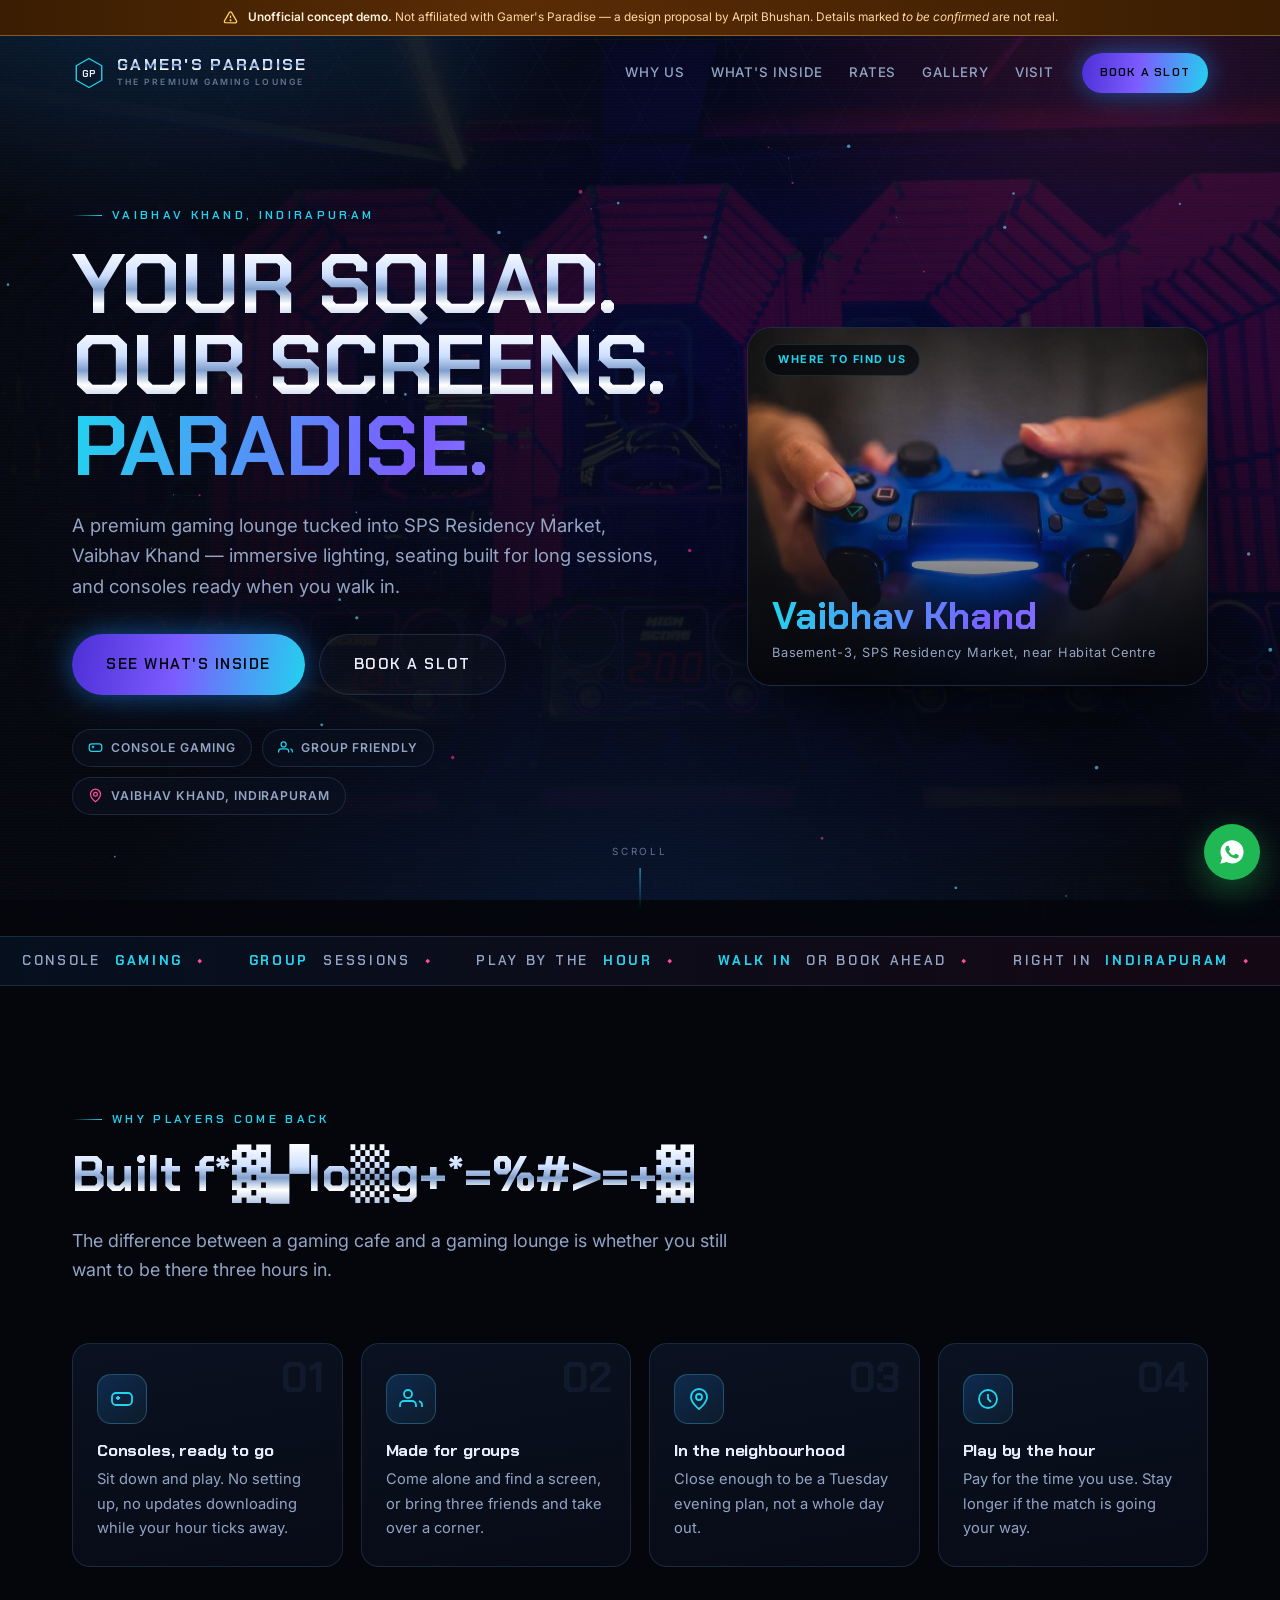
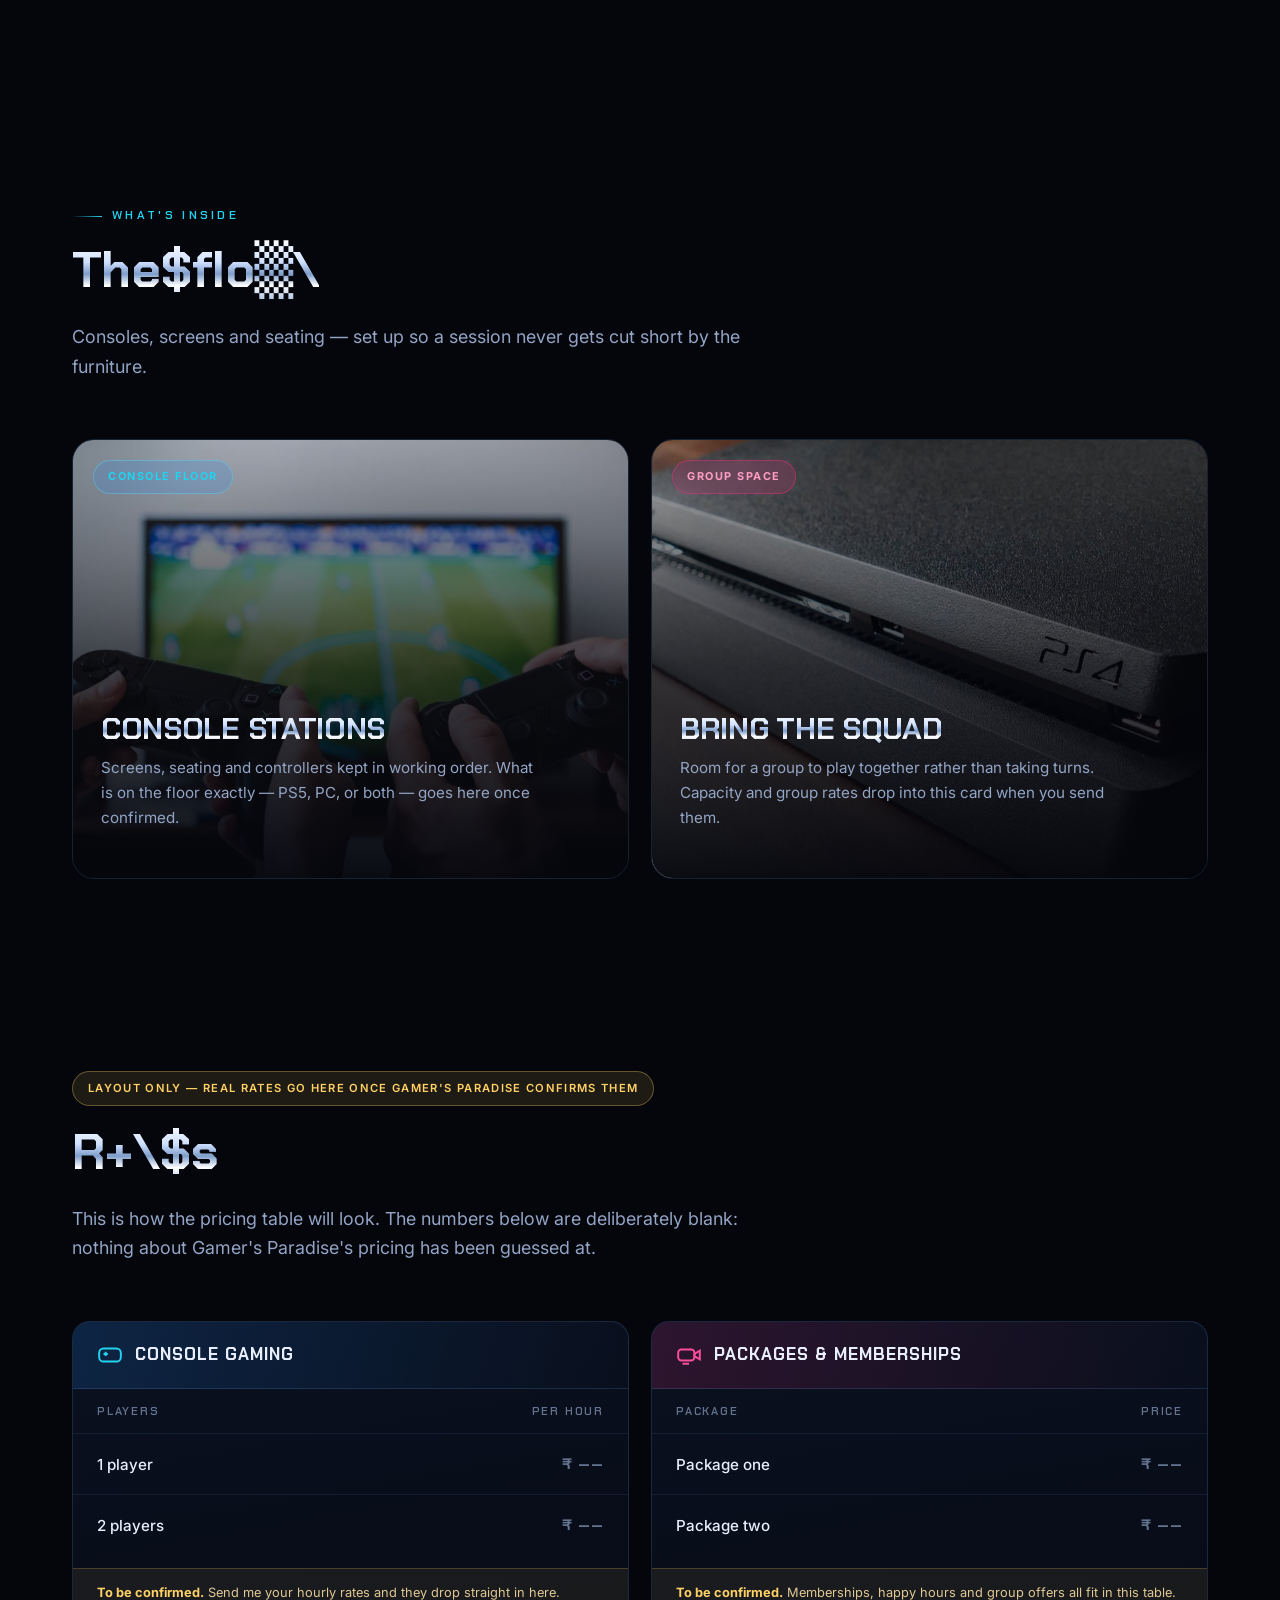
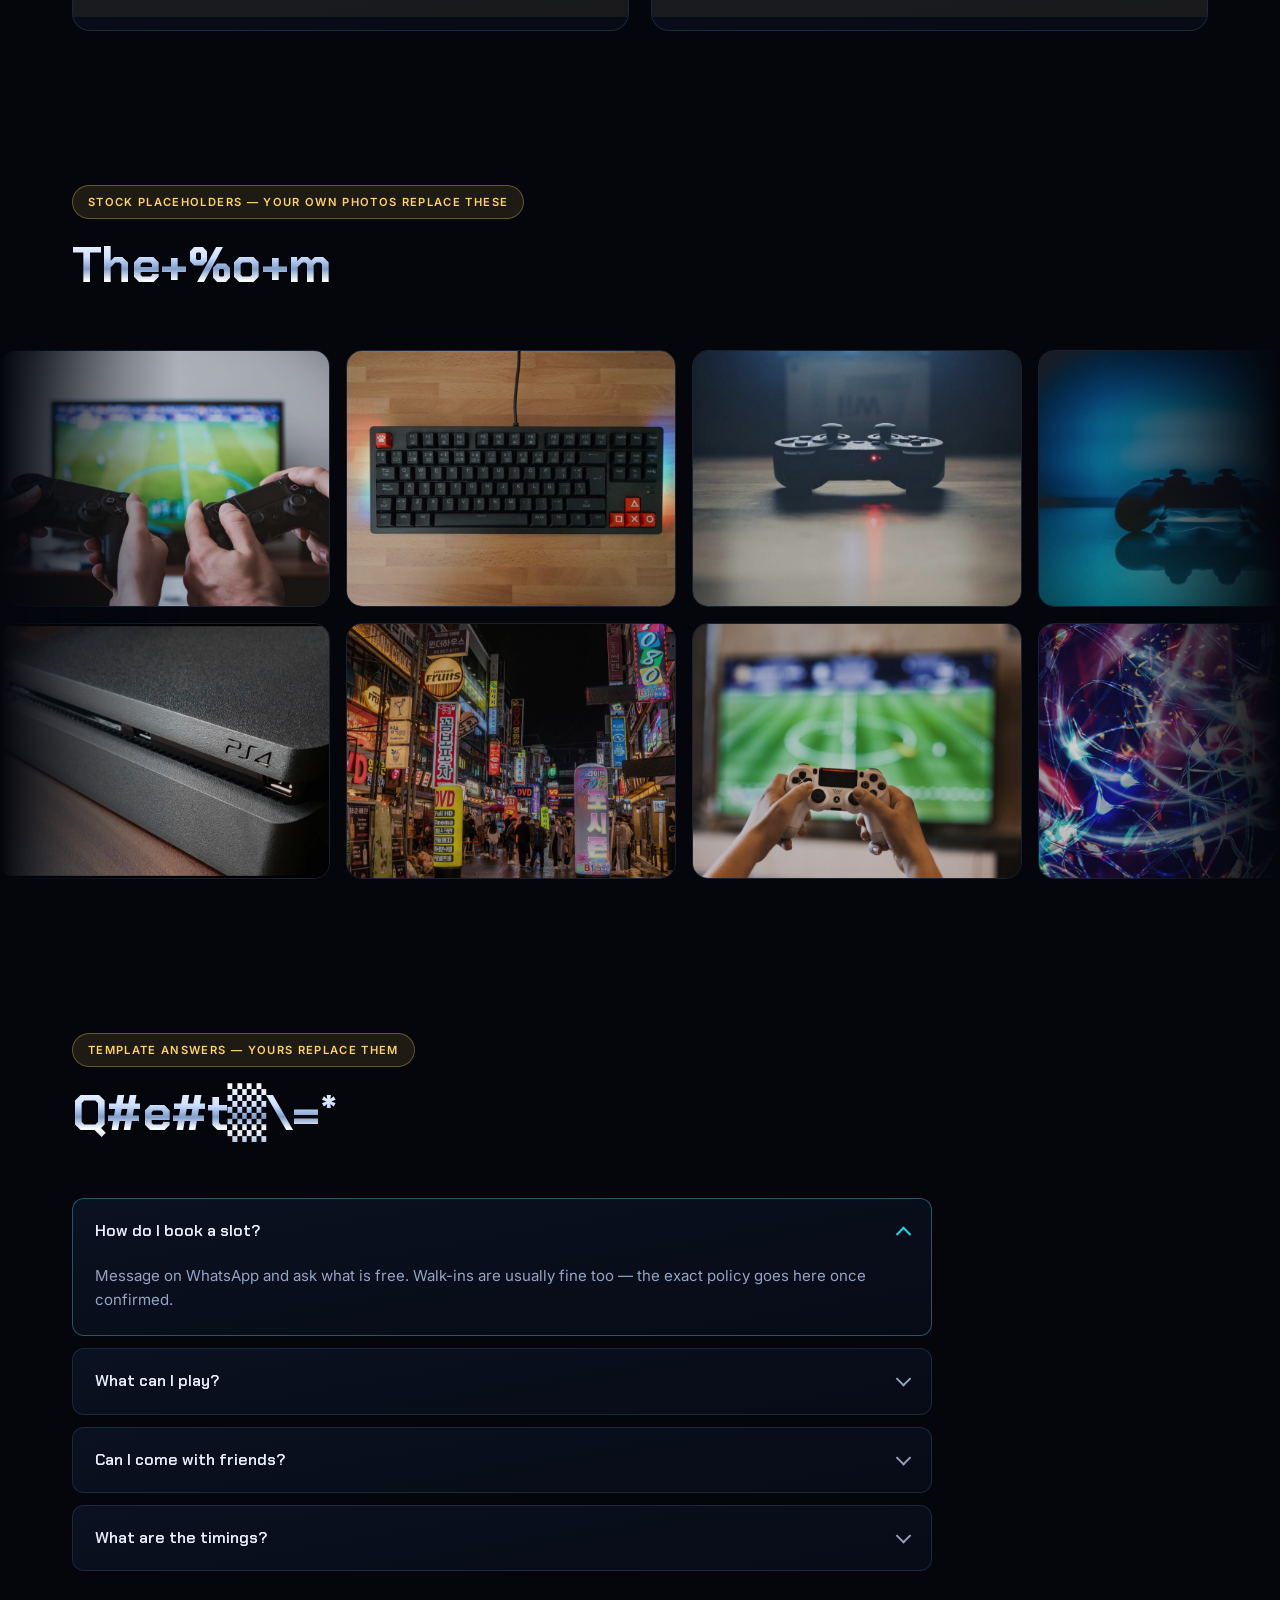
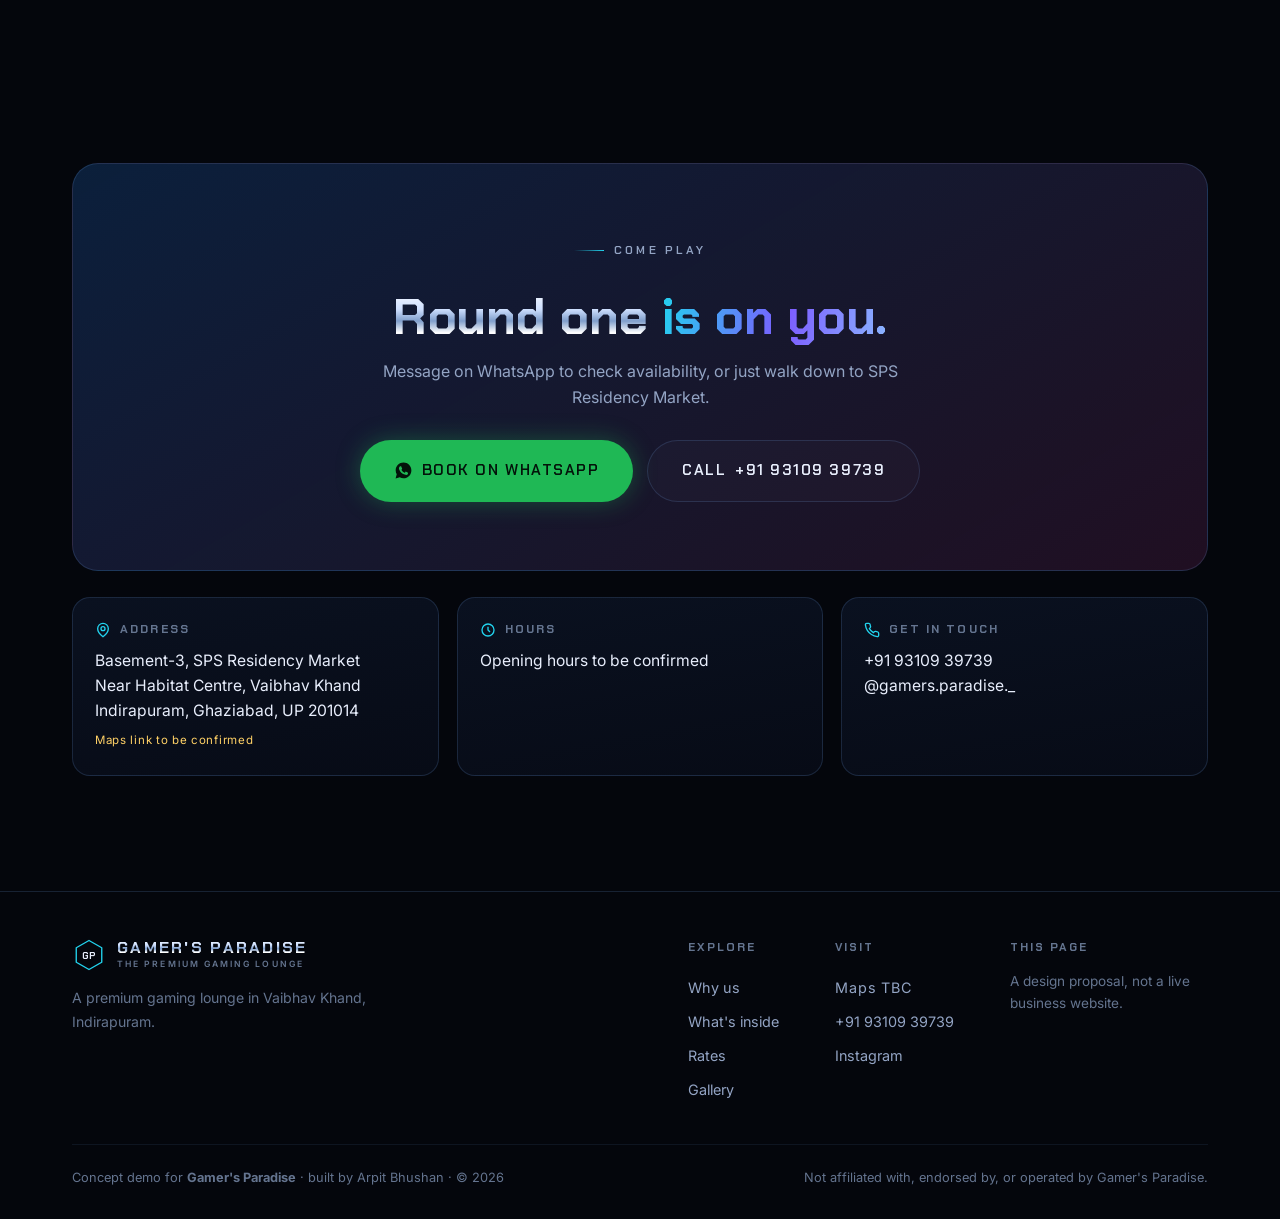
==== gamers-paradise/index.html @ 67492dac "Landing page and three gaming-lounge concept demos The root is a contact page. Each demo lives on it" ====
<!doctype html>
<html lang="en">
<head>
<meta charset="utf-8">
<meta name="viewport" content="width=device-width, initial-scale=1, viewport-fit=cover">
<title>Gamer's Paradise — The Premium Gaming Lounge | Concept demo</title>
<meta name="description" content="Unofficial concept website demo for Gamer's Paradise, Vaibhav Khand, Indirapuram. Built as a design proposal.">
<!-- Concept demo, not the official site: must never be indexed. -->
<meta name="robots" content="noindex, nofollow">
<meta name="theme-color" content="#04060c">
<link rel="preconnect" href="https://fonts.googleapis.com">
<link rel="preconnect" href="https://fonts.gstatic.com" crossorigin>
<link href="https://fonts.googleapis.com/css2?family=Chakra+Petch:wght@500;600;700&family=Inter:wght@400;500;600&display=swap" rel="stylesheet">
<link rel="stylesheet" href="assets/style.css">
<style>:root{--blue:#7c5cff;--blue-deep:#4c2fd6;--cyan:#22d3ee;--magenta:#ff4d9d;--magenta-deep:#c2185b;}</style>
</head>
<body class="has-demo-bar">

<!-- ======================= Demo disclosure ======================= -->
<div class="demo-bar" role="note">
  <svg viewBox="0 0 24 24" fill="none" stroke="currentColor" stroke-width="2" aria-hidden="true"><path d="M12 9v4"/><circle cx="12" cy="16.5" r=".7" fill="currentColor"/><path d="M10.3 3.9 2.4 17.4A2 2 0 0 0 4.1 20.4h15.8a2 2 0 0 0 1.7-3L13.7 3.9a2 2 0 0 0-3.4 0Z"/></svg>
  <span><b>Unofficial concept demo.</b> Not affiliated with Gamer's Paradise — a design proposal by Arpit Bhushan. Details marked <i>to be confirmed</i> are not real.</span>
</div>

<div class="preloader" role="status" aria-label="Loading">
  <div class="preloader__inner">
    <svg class="preloader__logo" viewBox="0 0 48 48" fill="none" aria-hidden="true">
      <path d="M24 3.5 42 13.8v20.4L24 44.5 6 34.2V13.8L24 3.5Z" stroke="var(--cyan)" stroke-width="1.6" stroke-linejoin="round"/>
      <text x="24" y="29.5" text-anchor="middle" font-family="Chakra Petch, sans-serif" font-size="13" font-weight="700" fill="#e8eefc">GP</text>
    </svg>
    <div class="preloader__word">Gamer's Paradise</div>
    <div class="preloader__bar"><i></i></div>
  </div>
</div>

<div class="fx" aria-hidden="true">
  <div class="fx__aurora"></div><div class="fx__hex"></div><div class="fx__scan"></div><div class="fx__noise"></div>
</div>
<canvas id="particles" aria-hidden="true"></canvas>
<div class="cursor" aria-hidden="true"></div>
<div class="cursor-ring" aria-hidden="true"></div>
<div class="progress" aria-hidden="true"></div>

<!-- ======================= Nav ======================= -->
<header class="nav">
  <div class="wrap nav__inner">
    <a class="nav__logo" href="#home" aria-label="Gamer's Paradise home">
      <svg viewBox="0 0 48 48" fill="none" aria-hidden="true">
        <path d="M24 3.5 42 13.8v20.4L24 44.5 6 34.2V13.8L24 3.5Z" stroke="var(--cyan)" stroke-width="1.9" stroke-linejoin="round"/>
        <text x="24" y="29.5" text-anchor="middle" font-family="Chakra Petch, sans-serif" font-size="13" font-weight="700" fill="#e8eefc">GP</text>
      </svg>
      <span><b class="chrome">Gamer's Paradise</b><span>The Premium Gaming Lounge</span></span>
    </a>
    <nav class="nav__links" aria-label="Main">
      <a href="#why">Why us</a><a href="#zones">What's inside</a><a href="#rates">Rates</a>
      <a href="#gallery">Gallery</a><a href="#visit">Visit</a>
    </nav>
    <a class="btn btn--primary btn--sm nav__cta" data-magnetic data-wa="Hi Gamer's Paradise! I'd like to book a slot." data-tbc=""><span class="shine"></span>Book a slot</a>
    <button class="burger" aria-label="Menu" aria-expanded="false"><i></i><i></i><i></i></button>
  </div>
</header>

<div class="mobile-menu">
  <a href="#why">Why us</a><a href="#zones">What's inside</a><a href="#rates">Rates</a>
  <a href="#gallery">Gallery</a><a href="#visit">Visit</a>
  <a class="btn btn--primary btn--lg" style="margin-top:22px" data-wa="Hi Gamer's Paradise! I'd like to book a slot." data-tbc=""><span class="shine"></span>Book a slot</a>
</div>

<main id="home">

<!-- ======================= Hero ======================= -->
<section class="hero">
  <div class="hero__bg" style="background-image:url('images/gamers-paradise/hero.jpg')" aria-hidden="true"></div>
  <div class="hero__veil" aria-hidden="true"></div>
  <div class="wrap hero__grid">
    <div>
      <p class="eyebrow">Vaibhav Khand, Indirapuram</p>
      <h1>
        <span class="line"><span class="chrome">Your squad.</span></span>
        <span class="line"><span class="chrome">Our screens.</span></span>
        <span class="line"><span class="grad-blue">Paradise.</span></span>
      </h1>
      <p class="hero__sub">A premium gaming lounge tucked into SPS Residency Market, Vaibhav Khand — immersive lighting, seating built for long sessions, and consoles ready when you walk in.</p>
      <div class="hero__actions">
        <a class="btn btn--primary btn--lg" data-magnetic href="#zones"><span class="shine"></span>See what's inside</a>
        <a class="btn btn--ghost btn--lg" data-wa="Hi Gamer's Paradise! I'd like to book a slot." data-tbc="Contact to be confirmed">Book a slot</a>
      </div>
      <div class="hero__pills"><span class="pill"><svg viewBox="0 0 24 24" fill="none" stroke="currentColor" stroke-width="2"><path d="M6 11h4M8 9v4M15 12h.01M18 10h.01"/><rect x="2" y="6" width="20" height="12" rx="4"/></svg>Console gaming</span><span class="pill"><svg viewBox="0 0 24 24" fill="none" stroke="currentColor" stroke-width="2"><path d="M17 20v-2a4 4 0 0 0-4-4H5a4 4 0 0 0-4 4v2"/><circle cx="9" cy="7" r="4"/><path d="M23 20v-2a4 4 0 0 0-3-3.87"/></svg>Group friendly</span><span class="pill pill--pink"><svg viewBox="0 0 24 24" fill="none" stroke="currentColor" stroke-width="2"><path d="M20 10c0 6-8 12-8 12s-8-6-8-12a8 8 0 0 1 16 0Z"/><circle cx="12" cy="10" r="3"/></svg>Vaibhav Khand, Indirapuram</span></div>
    </div>
    <figure class="hero__card" data-tilt="10" style="margin:0">
      <span class="hero__card-tag">Where to find us</span>
      <img src="images/gamers-paradise/feature.jpg" alt="Console gaming in a neon-lit lounge" loading="eager">
      <figcaption class="hero__card-body">
        <div class="price grad-blue">Vaibhav Khand</div>
        <small>Basement-3, SPS Residency Market, near Habitat Centre</small>
      </figcaption>
    </figure>
  </div>
  <div class="scroll-cue" aria-hidden="true"><span>Scroll</span><i></i></div>
</section>

<div class="ticker" aria-hidden="true"><div class="ticker__track"><span>Console <b>gaming</b></span><span><b>Group</b> sessions</span><span>Play by the <b>hour</b></span><span><b>Walk in</b> or book ahead</span><span>Right in <b>Indirapuram</b></span><span>Console <b>gaming</b></span><span><b>Group</b> sessions</span><span>Play by the <b>hour</b></span><span><b>Walk in</b> or book ahead</span><span>Right in <b>Indirapuram</b></span></div></div>

<!-- ======================= Why ======================= -->
<section class="section" id="why">
  <div class="wrap">
    <header class="section-head" data-reveal>
      <p class="eyebrow">Why players come back</p>
      <h2><span class="chrome" data-scramble>Built for long sessions</span></h2>
      <p class="lede">The difference between a gaming cafe and a gaming lounge is whether you still want to be there three hours in.</p>
    </header>
    <div class="value-grid"><article class="value" data-reveal data-delay="0"><span class="value__n">01</span><div class="value__icon"><svg viewBox="0 0 24 24" fill="none" stroke="currentColor" stroke-width="1.8"><path d="M6 11h4M8 9v4M15 12h.01M18 10h.01"/><rect x="2" y="6" width="20" height="12" rx="4"/></svg></div><h3>Consoles, ready to go</h3><p>Sit down and play. No setting up, no updates downloading while your hour ticks away.</p></article>
<article class="value" data-reveal data-delay="90"><span class="value__n">02</span><div class="value__icon"><svg viewBox="0 0 24 24" fill="none" stroke="currentColor" stroke-width="1.8"><path d="M17 20v-2a4 4 0 0 0-4-4H5a4 4 0 0 0-4 4v2"/><circle cx="9" cy="7" r="4"/><path d="M23 20v-2a4 4 0 0 0-3-3.87"/></svg></div><h3>Made for groups</h3><p>Come alone and find a screen, or bring three friends and take over a corner.</p></article>
<article class="value" data-reveal data-delay="180"><span class="value__n">03</span><div class="value__icon"><svg viewBox="0 0 24 24" fill="none" stroke="currentColor" stroke-width="1.8"><path d="M20 10c0 6-8 12-8 12s-8-6-8-12a8 8 0 0 1 16 0Z"/><circle cx="12" cy="10" r="3"/></svg></div><h3>In the neighbourhood</h3><p>Close enough to be a Tuesday evening plan, not a whole day out.</p></article>
<article class="value" data-reveal data-delay="270"><span class="value__n">04</span><div class="value__icon"><svg viewBox="0 0 24 24" fill="none" stroke="currentColor" stroke-width="1.8"><circle cx="12" cy="12" r="9"/><path d="M12 7v5l3 3"/></svg></div><h3>Play by the hour</h3><p>Pay for the time you use. Stay longer if the match is going your way.</p></article></div>
  </div>
</section>

<!-- ======================= Zones ======================= -->
<section class="section" id="zones">
  <div class="wrap">
    <header class="section-head" data-reveal>
      <p class="eyebrow">What's inside</p>
      <h2><span class="chrome" data-scramble>The floor</span></h2>
      <p class="lede">Consoles, screens and seating — set up so a session never gets cut short by the furniture.</p>
    </header>
    <div class="zones"><article class="zone zone--blue" data-reveal="left"><span class="zone__badge">Console floor</span><div class="zone__img"><img src="images/gamers-paradise/g1.jpg" alt="Console gaming station" loading="lazy"></div><div class="zone__body"><h3 class="chrome">Console stations</h3><p>Screens, seating and controllers kept in working order. What is on the floor exactly — PS5, PC, or both — goes here once confirmed.</p></div></article><article class="zone zone--pink" data-reveal="right"><span class="zone__badge">Group space</span><div class="zone__img"><img src="images/gamers-paradise/g5.jpg" alt="Group gaming seating" loading="lazy"></div><div class="zone__body"><h3 class="chrome">Bring the squad</h3><p>Room for a group to play together rather than taking turns. Capacity and group rates drop into this card when you send them.</p></div></article></div>
  </div>
</section>

<!-- ======================= Rates ======================= -->
<section class="section section--tight" id="rates">
  <div class="wrap">
    <header class="section-head" data-reveal>
      <span class="sample-ribbon">Layout only — real rates go here once Gamer's Paradise confirms them</span>
      <h2><span class="chrome" data-scramble>Rates</span></h2>
      <p class="lede">This is how the pricing table will look. The numbers below are deliberately blank: nothing about Gamer's Paradise's pricing has been guessed at.</p>
    </header>
    <div class="rate-tables">
      <div class="rt rt--blue rt--ph" data-reveal="left">
        <div class="rt__head">
          <svg viewBox="0 0 24 24" fill="none" stroke="currentColor" stroke-width="1.8"><rect x="2" y="6" width="20" height="12" rx="4"/><path d="M6 11h4M8 9v4M16 11h.01M19 13h.01"/></svg>
          <h3>Console gaming</h3>
        </div>
        <table>
          <thead><tr><th scope="col">Players</th><th scope="col" style="text-align:right">Per hour</th></tr></thead>
          <tbody>
            <tr><td><span class="players">1 player</span></td><td style="text-align:right"><span class="rate-ph">₹ ——</span></td></tr>
            <tr><td><span class="players">2 players</span></td><td style="text-align:right"><span class="rate-ph">₹ ——</span></td></tr>
          </tbody>
        </table>
        <p class="rt__ph-note"><b>To be confirmed.</b> Send me your hourly rates and they drop straight in here.</p>
      </div>
      <div class="rt rt--pink rt--ph" data-reveal="right">
        <div class="rt__head">
          <svg viewBox="0 0 24 24" fill="none" stroke="currentColor" stroke-width="1.8"><rect x="2" y="7" width="15" height="10" rx="3"/><path d="M17 11l5-3v8l-5-3zM6 20h6"/></svg>
          <h3>Packages &amp; memberships</h3>
        </div>
        <table>
          <thead><tr><th scope="col">Package</th><th scope="col" style="text-align:right">Price</th></tr></thead>
          <tbody>
            <tr><td><span class="players">Package one</span></td><td style="text-align:right"><span class="rate-ph">₹ ——</span></td></tr>
            <tr><td><span class="players">Package two</span></td><td style="text-align:right"><span class="rate-ph">₹ ——</span></td></tr>
          </tbody>
        </table>
        <p class="rt__ph-note"><b>To be confirmed.</b> Memberships, happy hours and group offers all fit in this table.</p>
      </div>
    </div>
  </div>
</section>

<!-- ======================= Gallery ======================= -->
<section class="section section--tight" id="gallery">
  <div class="wrap">
    <header class="section-head" data-reveal>
      <span class="sample-ribbon">Stock placeholders — your own photos replace these</span>
      <h2><span class="chrome" data-scramble>The room</span></h2>
    </header>
  </div>
  <div class="gallery">
    <div class="gallery__row gallery__row--a"><figure><img src="images/gamers-paradise/g1.jpg" alt="" loading="lazy"></figure>
<figure><img src="images/gamers-paradise/g2.jpg" alt="" loading="lazy"></figure>
<figure><img src="images/gamers-paradise/g3.jpg" alt="" loading="lazy"></figure>
<figure><img src="images/gamers-paradise/g4.jpg" alt="" loading="lazy"></figure><figure><img src="images/gamers-paradise/g1.jpg" alt="" loading="lazy"></figure>
<figure><img src="images/gamers-paradise/g2.jpg" alt="" loading="lazy"></figure>
<figure><img src="images/gamers-paradise/g3.jpg" alt="" loading="lazy"></figure>
<figure><img src="images/gamers-paradise/g4.jpg" alt="" loading="lazy"></figure></div>
    <div class="gallery__row gallery__row--b"><figure><img src="images/gamers-paradise/g5.jpg" alt="" loading="lazy"></figure>
<figure><img src="images/gamers-paradise/g6.jpg" alt="" loading="lazy"></figure>
<figure><img src="images/gamers-paradise/g7.jpg" alt="" loading="lazy"></figure>
<figure><img src="images/gamers-paradise/g8.jpg" alt="" loading="lazy"></figure><figure><img src="images/gamers-paradise/g5.jpg" alt="" loading="lazy"></figure>
<figure><img src="images/gamers-paradise/g6.jpg" alt="" loading="lazy"></figure>
<figure><img src="images/gamers-paradise/g7.jpg" alt="" loading="lazy"></figure>
<figure><img src="images/gamers-paradise/g8.jpg" alt="" loading="lazy"></figure></div>
  </div>
</section>

<!-- ======================= FAQ ======================= -->
<section class="section section--tight">
  <div class="wrap">
    <header class="section-head" data-reveal>
      <span class="sample-ribbon">Template answers — yours replace them</span>
      <h2><span class="chrome" data-scramble>Questions</span></h2>
    </header>
    <div class="faq" data-reveal><details open><summary>How do I book a slot?</summary><div class="faq__a"><p>Message on WhatsApp and ask what is free. Walk-ins are usually fine too — the exact policy goes here once confirmed.</p></div></details>
<details><summary>What can I play?</summary><div class="faq__a"><p>The console line-up and game library go here. Send me the list and it drops straight into this answer.</p></div></details>
<details><summary>Can I come with friends?</summary><div class="faq__a"><p>Yes — group seating and multiplayer are the whole point. Per-player rates go in the Rates section above.</p></div></details>
<details><summary>What are the timings?</summary><div class="faq__a"><p>Opening hours are still to be confirmed, so nothing has been guessed at here. They appear in the Visit section once known.</p></div></details></div>
  </div>
</section>

<!-- ======================= Visit ======================= -->
<section class="section" id="visit">
  <div class="wrap">
    <div class="cta" data-reveal="scale">
      <p class="eyebrow" style="justify-content:center">Come play</p>
      <h2><span class="chrome">Round one</span> <span class="grad-blue">is on you.</span></h2>
      <p>Message on WhatsApp to check availability, or just walk down to SPS Residency Market.</p>
      <div class="cta__btns">
        <a class="btn btn--wa btn--lg" data-magnetic data-wa="Hi Gamer's Paradise! I'd like to book a slot." data-tbc="WhatsApp to be confirmed">
          <svg viewBox="0 0 24 24" fill="currentColor" style="width:19px;height:19px"><path d="M12.04 2C6.58 2 2.13 6.45 2.13 11.91c0 1.75.46 3.45 1.32 4.95L2 22l5.25-1.38a9.9 9.9 0 0 0 4.79 1.22h.01c5.46 0 9.91-4.45 9.91-9.91C21.96 6.45 17.5 2 12.04 2Zm5.8 14.17c-.25.69-1.44 1.32-1.99 1.36-.53.04-1.02.23-3.45-.72-2.92-1.15-4.77-4.14-4.91-4.33-.14-.19-1.17-1.56-1.17-2.98s.74-2.11 1.01-2.4c.26-.29.57-.36.76-.36h.55c.18 0 .42-.07.65.5.25.6.84 2.07.91 2.22.07.15.12.32.02.51-.09.19-.14.31-.28.48l-.42.49c-.14.14-.28.29-.12.57.16.29.71 1.17 1.53 1.9 1.05.94 1.94 1.23 2.22 1.37.28.14.44.12.6-.07.17-.19.69-.8.87-1.08.19-.29.37-.24.62-.14.25.09 1.6.75 1.87.89.28.14.46.21.53.33.07.12.07.69-.18 1.38Z"/></svg>
          Book on WhatsApp
        </a>
        <a class="btn btn--ghost btn--lg" data-tel data-tbc="Number to be confirmed">Call <span data-phone-text></span></a>
      </div>
    </div>

    <div class="info">
      <div class="info__card" data-reveal data-delay="0">
        <h4><svg viewBox="0 0 24 24" fill="none" stroke="currentColor" stroke-width="2"><path d="M20 10c0 6-8 12-8 12s-8-6-8-12a8 8 0 0 1 16 0Z"/><circle cx="12" cy="10" r="3"/></svg>Address</h4>
        <p data-address></p>
        <a class="todo" data-maps data-tbc="Maps link to be confirmed">Open in Google Maps →</a>
      </div>
      <div class="info__card" data-reveal data-delay="110">
        <h4><svg viewBox="0 0 24 24" fill="none" stroke="currentColor" stroke-width="2"><circle cx="12" cy="12" r="9"/><path d="M12 7v5l3 3"/></svg>Hours</h4>
        <p data-hours></p>
      </div>
      <div class="info__card" data-reveal data-delay="220">
        <h4><svg viewBox="0 0 24 24" fill="none" stroke="currentColor" stroke-width="2"><path d="M22 16.9v3a2 2 0 0 1-2.2 2 19.8 19.8 0 0 1-8.6-3.1 19.5 19.5 0 0 1-6-6A19.8 19.8 0 0 1 2.1 4.2 2 2 0 0 1 4.1 2h3a2 2 0 0 1 2 1.7c.1 1 .4 1.9.7 2.8a2 2 0 0 1-.5 2.1L8.1 9.9a16 16 0 0 0 6 6l1.3-1.2a2 2 0 0 1 2.1-.5c.9.3 1.8.6 2.8.7a2 2 0 0 1 1.7 2Z"/></svg>Get in touch</h4>
        <p><a data-tel data-tbc="Number to be confirmed"><span data-phone-text></span></a><br><a data-instagram data-tbc="Instagram to be confirmed">@gamers.paradise._</a></p>
      </div>
    </div>
  </div>
</section>

</main>

<footer class="footer">
  <div class="wrap">
    <div class="footer__top">
      <div class="footer__brand">
        <a class="nav__logo" href="#home">
          <svg viewBox="0 0 48 48" fill="none" aria-hidden="true" style="width:34px;height:34px">
            <path d="M24 3.5 42 13.8v20.4L24 44.5 6 34.2V13.8L24 3.5Z" stroke="var(--cyan)" stroke-width="1.9" stroke-linejoin="round"/>
            <text x="24" y="29.5" text-anchor="middle" font-family="Chakra Petch, sans-serif" font-size="13" font-weight="700" fill="#e8eefc">GP</text>
          </svg>
          <span><b class="chrome">Gamer's Paradise</b><span>The Premium Gaming Lounge</span></span>
        </a>
        <p>A premium gaming lounge in Vaibhav Khand, Indirapuram.</p>
      </div>
      <div class="footer__cols">
        <div class="footer__col">
          <h5>Explore</h5>
          <a href="#why">Why us</a><a href="#zones">What's inside</a><a href="#rates">Rates</a><a href="#gallery">Gallery</a>
        </div>
        <div class="footer__col">
          <h5>Visit</h5>
          <a data-maps data-tbc="Maps TBC">Directions</a><a data-tel data-tbc="Number TBC"><span data-phone-text></span></a><a data-instagram data-tbc="Instagram TBC">Instagram</a>
        </div>
        <div class="footer__col">
          <h5>This page</h5>
          <span style="color:var(--dim);font-size:.85rem;display:block;max-width:22ch;line-height:1.6">
            A design proposal, not a live business website.
          </span>
        </div>
      </div>
    </div>
    <div class="footer__bottom">
      <span>Concept demo for <b>Gamer's Paradise</b> · built by Arpit Bhushan · © <span data-year></span></span>
      <span>Not affiliated with, endorsed by, or operated by Gamer's Paradise.</span>
    </div>
  </div>
</footer>

<a class="fab" data-wa="Hi Gamer's Paradise! I'd like to book a slot." data-tbc="" aria-label="Chat on WhatsApp">
  <svg viewBox="0 0 24 24" fill="currentColor"><path d="M12.04 2C6.58 2 2.13 6.45 2.13 11.91c0 1.75.46 3.45 1.32 4.95L2 22l5.25-1.38a9.9 9.9 0 0 0 4.79 1.22h.01c5.46 0 9.91-4.45 9.91-9.91C21.96 6.45 17.5 2 12.04 2Zm5.8 14.17c-.25.69-1.44 1.32-1.99 1.36-.53.04-1.02.23-3.45-.72-2.92-1.15-4.77-4.14-4.91-4.33-.14-.19-1.17-1.56-1.17-2.98s.74-2.11 1.01-2.4c.26-.29.57-.36.76-.36h.55c.18 0 .42-.07.65.5.25.6.84 2.07.91 2.22.07.15.12.32.02.51-.09.19-.14.31-.28.48l-.42.49c-.14.14-.28.29-.12.57.16.29.71 1.17 1.53 1.9 1.05.94 1.94 1.23 2.22 1.37.28.14.44.12.6-.07.17-.19.69-.8.87-1.08.19-.29.37-.24.62-.14.25.09 1.6.75 1.87.89.28.14.46.21.53.33.07.12.07.69-.18 1.38Z"/></svg>
</a>

<script>window.SITE_CONFIG = {
  "phone": "919310939739",
  "phoneDisplay": "+91 93109 39739",
  "whatsapp": "919310939739",
  "addressLines": [
    "Basement-3, SPS Residency Market",
    "Near Habitat Centre, Vaibhav Khand",
    "Indirapuram, Ghaziabad, UP 201014"
  ],
  "instagram": "https://www.instagram.com/gamers.paradise._/",
  "mapsUrl": null,
  "hours": null,
  "email": null
};</script>
<script src="assets/app.js"></script>
</body>
</html>
---- gamers-paradise/assets/style.css ----
/* ==========================================================================
   APEX ROOM — Elite Gaming Experience
   Stylesheet. Edit colours in the :root block below; everything follows.
   ========================================================================== */

:root{
  /* Brand */
  --ink:          #04060c;
  --ink-2:        #070b16;
  --panel:        #0a1120;
  --panel-2:      #0d1729;
  --line:         rgba(126,178,255,.16);
  --line-soft:    rgba(126,178,255,.09);

  --blue:         #1f8cff;
  --blue-deep:    #0a4fd6;
  --cyan:         #5ddcff;
  --magenta:      #ff2f86;
  --magenta-deep: #c1155f;
  --gold:         #ffd166;

  --text:         #e8eefc;
  --muted:        #93a4c4;
  --dim:          #64748f;

  --glow-blue:    0 0 24px rgba(31,140,255,.45), 0 0 60px rgba(31,140,255,.18);
  --glow-pink:    0 0 24px rgba(255,47,134,.45), 0 0 60px rgba(255,47,134,.18);

  --radius:       18px;
  --radius-sm:    12px;
  --maxw:         1180px;

  --font-display: 'Chakra Petch', 'Saira Condensed', 'Avenir Next Condensed', system-ui, sans-serif;
  --font-body:    'Inter', -apple-system, BlinkMacSystemFont, 'Segoe UI', Roboto, sans-serif;

  --ease:         cubic-bezier(.22,.61,.36,1);
  --ease-out-exp: cubic-bezier(.16,1,.3,1);
}

*,*::before,*::after{ box-sizing:border-box; }

html{ scroll-behavior:smooth; -webkit-text-size-adjust:100%; overflow-x:hidden; }

body{
  margin:0;
  background:var(--ink);
  color:var(--text);
  font-family:var(--font-body);
  font-size:16px;
  line-height:1.65;
  overflow-x:hidden;
  -webkit-font-smoothing:antialiased;
}

img{ max-width:100%; display:block; }
a{ color:inherit; text-decoration:none; }
button{ font:inherit; color:inherit; background:none; border:0; cursor:pointer; }
[hidden]{ display:none !important; }

::selection{ background:var(--blue); color:#fff; }

/* Scrollbar ---------------------------------------------------------------- */
::-webkit-scrollbar{ width:10px; }
::-webkit-scrollbar-track{ background:var(--ink); }
::-webkit-scrollbar-thumb{
  background:linear-gradient(var(--blue),var(--magenta));
  border-radius:99px; border:2px solid var(--ink);
}

/* ==========================================================================
   Layout helpers
   ========================================================================== */
.wrap{ width:100%; max-width:var(--maxw); margin-inline:auto; padding-inline:22px; }
.section{ position:relative; padding-block:clamp(72px,9vw,128px); }
.section--tight{ padding-block:clamp(48px,6vw,80px); }

.eyebrow{
  display:inline-flex; align-items:center; gap:10px;
  font-family:var(--font-display); font-weight:600;
  font-size:.74rem; letter-spacing:.28em; text-transform:uppercase;
  color:var(--cyan); margin:0 0 18px;
}
.eyebrow::before{
  content:''; width:30px; height:1px;
  background:linear-gradient(90deg,transparent,var(--cyan));
}
.eyebrow--pink{ color:var(--magenta); }
.eyebrow--pink::before{ background:linear-gradient(90deg,transparent,var(--magenta)); }

h1,h2,h3,h4{ font-family:var(--font-display); font-weight:700; line-height:1.05; margin:0 0 .5em; letter-spacing:-.01em; }
h2{ font-size:clamp(1.9rem,4.4vw,3.15rem); }
h3{ font-size:clamp(1.15rem,2vw,1.4rem); }

.lede{ color:var(--muted); font-size:clamp(1rem,1.5vw,1.12rem); max-width:62ch; margin:0 0 30px; }

.section-head{ margin-bottom:clamp(36px,5vw,58px); max-width:760px; }

/* Silver / chrome text, like the logo ------------------------------------- */
.chrome{
  background:linear-gradient(180deg,#ffffff 4%,#cfe0ff 38%,#7f9ecb 56%,#ffffff 74%,#9fb6dd 100%);
  -webkit-background-clip:text; background-clip:text;
  color:transparent; -webkit-text-fill-color:transparent;
}
.grad-blue{
  background:linear-gradient(100deg,var(--cyan),var(--blue) 55%,#8ab6ff);
  -webkit-background-clip:text; background-clip:text;
  color:transparent; -webkit-text-fill-color:transparent;
}
.grad-pink{
  background:linear-gradient(100deg,#ff9dc4,var(--magenta) 60%,#ff5ba0);
  -webkit-background-clip:text; background-clip:text;
  color:transparent; -webkit-text-fill-color:transparent;
}

/* ==========================================================================
   Preloader
   ========================================================================== */
.preloader{
  position:fixed; inset:0; z-index:9999;
  display:grid; place-items:center; gap:0;
  background:var(--ink);
  transition:opacity .7s var(--ease), visibility .7s;
}
.preloader.is-done{ opacity:0; visibility:hidden; }
.preloader__inner{ text-align:center; }
.preloader__logo{ width:96px; height:96px; margin:0 auto 22px; }
.preloader__logo path,.preloader__logo circle,.preloader__logo polygon{
  stroke-dasharray:400; stroke-dashoffset:400;
  animation:draw 1.5s var(--ease-out-exp) forwards;
}
@keyframes draw{ to{ stroke-dashoffset:0; } }
.preloader__word{
  font-family:var(--font-display); font-weight:700;
  letter-spacing:.42em; text-transform:uppercase; font-size:.8rem;
  color:var(--muted); padding-left:.42em;
}
.preloader__bar{
  width:190px; height:2px; margin:20px auto 0;
  background:rgba(255,255,255,.08); overflow:hidden; border-radius:99px;
}
.preloader__bar i{
  display:block; height:100%; width:0;
  background:linear-gradient(90deg,var(--blue),var(--cyan),var(--magenta));
  box-shadow:var(--glow-blue);
}

/* ==========================================================================
   Backdrop: hex grid + scanlines + vignette
   ========================================================================== */
.fx{ position:fixed; inset:0; pointer-events:none; z-index:0; overflow:hidden; }

.fx__hex{
  position:absolute; inset:-10%;
  background-image:
    repeating-linear-gradient(60deg, var(--line-soft) 0 1px, transparent 1px 58px),
    repeating-linear-gradient(-60deg, var(--line-soft) 0 1px, transparent 1px 58px),
    repeating-linear-gradient(0deg,  var(--line-soft) 0 1px, transparent 1px 50px);
  opacity:.55;
  mask-image:radial-gradient(ellipse 80% 60% at 50% 0%, #000 0%, transparent 72%);
  -webkit-mask-image:radial-gradient(ellipse 80% 60% at 50% 0%, #000 0%, transparent 72%);
  animation:hexdrift 30s linear infinite;
}
@keyframes hexdrift{ to{ transform:translate3d(58px,100px,0); } }

.fx__aurora{
  position:absolute; inset:0;
  background:
    radial-gradient(60vw 40vw at 12% -8%, rgba(31,140,255,.22), transparent 60%),
    radial-gradient(52vw 38vw at 88% 6%,  rgba(255,47,134,.14), transparent 60%),
    radial-gradient(70vw 50vw at 50% 110%, rgba(10,79,214,.18), transparent 62%);
  animation:auroraShift 18s ease-in-out infinite alternate;
}
@keyframes auroraShift{
  from{ transform:translate3d(-2%,0,0) scale(1); }
  to  { transform:translate3d(2%,-2%,0) scale(1.08); }
}

.fx__scan{
  position:absolute; inset:0; opacity:.22;
  background:repeating-linear-gradient(180deg, rgba(255,255,255,.035) 0 1px, transparent 1px 3px);
  mix-blend-mode:overlay;
}
.fx__noise{
  position:absolute; inset:0; opacity:.035;
  background-image:url("data:image/svg+xml;utf8,<svg xmlns='http://www.w3.org/2000/svg' width='160' height='160'><filter id='n'><feTurbulence type='fractalNoise' baseFrequency='.85' numOctaves='3'/></filter><rect width='160' height='160' filter='url(%23n)'/></svg>");
}

#particles{ position:fixed; inset:0; z-index:0; pointer-events:none; opacity:.85; }

/* ==========================================================================
   Custom cursor
   ========================================================================== */
.cursor,.cursor-ring{
  position:fixed; top:0; left:0; z-index:9998; pointer-events:none;
  border-radius:50%; mix-blend-mode:screen;
  opacity:0; transition:opacity .3s;
}
.cursor{ width:7px; height:7px; background:var(--cyan); box-shadow:0 0 12px var(--cyan); }
.cursor-ring{
  width:36px; height:36px; border:1px solid rgba(93,220,255,.55);
  transition:width .28s var(--ease), height .28s var(--ease), border-color .28s, opacity .3s, background .28s;
}
body.cursor-ready .cursor,body.cursor-ready .cursor-ring{ opacity:1; }
body.cursor-hot .cursor-ring{
  width:64px; height:64px; border-color:var(--magenta);
  background:rgba(255,47,134,.08);
}

/* ==========================================================================
   Scroll progress + nav
   ========================================================================== */
.progress{
  position:fixed; top:0; left:0; height:2px; width:0; z-index:200;
  background:linear-gradient(90deg,var(--cyan),var(--blue),var(--magenta));
  box-shadow:0 0 14px rgba(31,140,255,.8);
}

.nav{
  position:fixed; top:0; left:0; right:0; z-index:180;
  transition:background .4s var(--ease), border-color .4s, backdrop-filter .4s;
  border-bottom:1px solid transparent;
}
.nav.is-stuck{
  background:rgba(4,6,12,.82);
  backdrop-filter:blur(16px) saturate(140%);
  -webkit-backdrop-filter:blur(16px) saturate(140%);
  border-bottom-color:var(--line);
}
.nav__inner{ display:flex; align-items:center; gap:28px; height:74px; }
.nav__logo{ display:flex; align-items:center; gap:11px; flex:0 0 auto; }
.nav__logo svg{ width:34px; height:34px; }
.nav__logo b{
  font-family:var(--font-display); font-weight:700; font-size:1.02rem;
  letter-spacing:.14em; text-transform:uppercase; line-height:1;
}
.nav__logo span{
  display:block; font-size:.54rem; letter-spacing:.24em;
  text-transform:uppercase; color:var(--dim); font-weight:600;
}
.nav__links{ display:flex; gap:26px; margin-left:auto; }
.nav__links a{
  position:relative; font-size:.83rem; font-weight:500; letter-spacing:.06em;
  text-transform:uppercase; color:var(--muted); transition:color .25s;
  padding-block:6px;
}
.nav__links a::after{
  content:''; position:absolute; left:0; bottom:0; height:1px; width:0;
  background:linear-gradient(90deg,var(--cyan),var(--magenta));
  transition:width .35s var(--ease-out-exp);
}
.nav__links a:hover{ color:var(--text); }
.nav__links a:hover::after,.nav__links a.is-active::after{ width:100%; }
.nav__links a.is-active{ color:var(--text); }
.nav__cta{ flex:0 0 auto; }

.burger{ display:none; width:44px; height:44px; margin-left:auto; position:relative; }
.burger i{
  position:absolute; left:11px; width:22px; height:2px; background:var(--text);
  border-radius:2px; transition:transform .35s var(--ease), opacity .2s;
}
.burger i:nth-child(1){ top:16px; } .burger i:nth-child(2){ top:22px; } .burger i:nth-child(3){ top:28px; }
.burger.is-open i:nth-child(1){ transform:translateY(6px) rotate(45deg); }
.burger.is-open i:nth-child(2){ opacity:0; }
.burger.is-open i:nth-child(3){ transform:translateY(-6px) rotate(-45deg); }

.mobile-menu{
  position:fixed; inset:74px 0 0; z-index:170;
  background:rgba(4,6,12,.97); backdrop-filter:blur(20px);
  display:flex; flex-direction:column; gap:4px; padding:34px 22px;
  transform:translateY(-12px); opacity:0; visibility:hidden;
  transition:opacity .35s var(--ease), transform .35s var(--ease), visibility .35s;
}
.mobile-menu.is-open{ opacity:1; visibility:visible; transform:none; }
.mobile-menu a{
  font-family:var(--font-display); font-size:1.5rem; font-weight:600;
  padding-block:13px; border-bottom:1px solid var(--line-soft);
}

/* ==========================================================================
   Buttons
   ========================================================================== */
.btn{
  position:relative; display:inline-flex; align-items:center; justify-content:center;
  gap:9px; padding:14px 26px; border-radius:99px;
  font-family:var(--font-display); font-weight:600; font-size:.88rem;
  letter-spacing:.1em; text-transform:uppercase; white-space:nowrap;
  overflow:hidden; isolation:isolate;
  transition:transform .28s var(--ease-out-exp), box-shadow .3s, color .25s;
}
.btn:active{ transform:scale(.97); }

.btn--primary{
  background:linear-gradient(100deg,var(--blue-deep),var(--blue) 45%,var(--cyan));
  color:#02050c; box-shadow:var(--glow-blue);
}
.btn--primary::after{
  content:''; position:absolute; inset:0; z-index:-1;
  background:linear-gradient(100deg,var(--cyan),var(--blue) 55%,var(--blue-deep));
  opacity:0; transition:opacity .35s;
}
.btn--primary:hover{ box-shadow:0 0 34px rgba(93,220,255,.6), 0 0 80px rgba(31,140,255,.3); }
.btn--primary:hover::after{ opacity:1; }

.btn--pink{
  background:linear-gradient(100deg,var(--magenta-deep),var(--magenta) 60%,#ff7ab0);
  color:#fff; box-shadow:var(--glow-pink);
}
.btn--ghost{
  border:1px solid var(--line); color:var(--text);
  background:rgba(255,255,255,.02);
}
.btn--ghost:hover{ border-color:var(--cyan); color:var(--cyan); background:rgba(93,220,255,.06); }

.btn--wa{ background:#1fb855; color:#03130a; box-shadow:0 0 24px rgba(31,184,85,.35); }
.btn--wa:hover{ box-shadow:0 0 34px rgba(31,184,85,.55); }

.btn--lg{ padding:17px 34px; font-size:.95rem; }
.btn--sm{ padding:10px 18px; font-size:.75rem; }

/* Shine sweep */
.btn .shine{
  position:absolute; top:0; left:-120%; width:60%; height:100%;
  background:linear-gradient(100deg,transparent,rgba(255,255,255,.45),transparent);
  transform:skewX(-20deg); pointer-events:none;
}
.btn:hover .shine{ animation:sweep .85s var(--ease-out-exp); }
@keyframes sweep{ to{ left:150%; } }

/* ==========================================================================
   Hero
   ========================================================================== */
.hero{
  position:relative; min-height:100svh; display:flex; align-items:center;
  padding-top:100px; padding-bottom:60px; overflow:hidden;
}
.hero__bg{
  position:absolute; inset:0; z-index:-2;
  background:url('../images/hero/room.jpg') center/cover no-repeat;
  opacity:.34; filter:saturate(1.25) contrast(1.06);
  transform:scale(1.1);
  animation:heroZoom 22s ease-in-out infinite alternate;
}
@keyframes heroZoom{ to{ transform:scale(1.2) translateY(-1.5%); } }
.hero__veil{
  position:absolute; inset:0; z-index:-1;
  background:
    linear-gradient(180deg, rgba(4,6,12,.72) 0%, rgba(4,6,12,.55) 35%, rgba(4,6,12,.94) 88%, var(--ink) 100%),
    linear-gradient(90deg, rgba(4,6,12,.9) 0%, transparent 55%);
}
.hero__grid{ display:grid; grid-template-columns:1.15fr .85fr; gap:52px; align-items:center; position:relative; z-index:2; }

.hero h1{
  font-size:clamp(2.6rem,7.2vw,5.3rem); line-height:.96;
  margin:0 0 22px; text-transform:uppercase; font-weight:700;
}
.hero h1 .line{ display:block; overflow:hidden; }
.hero h1 .line > span{
  display:block;
  transform:translateY(105%);
  animation:riseUp 1s var(--ease-out-exp) forwards;
}
.hero h1 .line:nth-child(2) > span{ animation-delay:.12s; }
.hero h1 .line:nth-child(3) > span{ animation-delay:.24s; }
@keyframes riseUp{ to{ transform:none; } }

.hero__sub{
  color:var(--muted); font-size:clamp(1rem,1.7vw,1.16rem); max-width:50ch;
  margin:0 0 32px; opacity:0; animation:fadeUp .9s var(--ease-out-exp) .45s forwards;
}
.hero__actions{ display:flex; flex-wrap:wrap; gap:14px; opacity:0; animation:fadeUp .9s var(--ease-out-exp) .6s forwards; }
@keyframes fadeUp{ from{ opacity:0; transform:translateY(20px); } to{ opacity:1; transform:none; } }

.hero__pills{
  display:flex; flex-wrap:wrap; gap:10px; margin-top:34px;
  opacity:0; animation:fadeUp .9s var(--ease-out-exp) .75s forwards;
}
.pill{
  display:inline-flex; align-items:center; gap:8px;
  padding:8px 15px; border-radius:99px; border:1px solid var(--line);
  background:rgba(10,17,32,.6); backdrop-filter:blur(8px);
  font-size:.76rem; font-weight:600; letter-spacing:.08em; text-transform:uppercase;
  color:var(--muted);
}
.pill svg{ width:15px; height:15px; color:var(--cyan); }
.pill--pink svg{ color:var(--magenta); }

/* Floating hero card */
.hero__card{
  position:relative; border-radius:24px; overflow:hidden;
  border:1px solid var(--line); background:var(--panel);
  transform-style:preserve-3d; will-change:transform;
  /* opacity-only keyframe so the JS tilt can own `transform` afterwards */
  opacity:0; animation:fadeIn 1.1s var(--ease-out-exp) .5s forwards;
  transition:transform .35s var(--ease-out-exp);
  box-shadow:0 40px 80px -30px rgba(0,0,0,.9);
}
@keyframes fadeIn{ to{ opacity:1; } }
.hero__card img{ width:100%; aspect-ratio:9/7; object-fit:cover; }
.hero__card::after{
  content:''; position:absolute; inset:0;
  background:linear-gradient(180deg,transparent 40%,rgba(4,6,12,.95));
}
.hero__card-body{
  position:absolute; left:0; right:0; bottom:0; padding:22px 24px; z-index:2;
}
.hero__card-body .price{
  font-family:var(--font-display); font-size:2.4rem; font-weight:700; line-height:1;
}
.hero__card-body small{ color:var(--muted); font-size:.8rem; display:block; margin-top:6px; letter-spacing:.06em; }
.hero__card-tag{
  position:absolute; top:16px; left:16px; z-index:2;
  padding:6px 13px; border-radius:99px; font-size:.68rem; font-weight:700;
  letter-spacing:.14em; text-transform:uppercase;
  background:rgba(4,6,12,.72); border:1px solid var(--line); color:var(--cyan);
  backdrop-filter:blur(6px);
}

.scroll-cue{
  position:absolute; bottom:26px; left:50%; transform:translateX(-50%); z-index:3;
  display:flex; flex-direction:column; align-items:center; gap:9px;
  font-size:.62rem; letter-spacing:.3em; text-transform:uppercase; color:var(--dim);
}
.scroll-cue i{
  display:block; width:1px; height:42px;
  background:linear-gradient(var(--cyan),transparent);
  animation:cue 1.9s var(--ease) infinite;
}
@keyframes cue{ 0%{ transform:scaleY(0); transform-origin:top; } 50%{ transform:scaleY(1); transform-origin:top; } 51%{ transform-origin:bottom; } 100%{ transform:scaleY(0); transform-origin:bottom; } }

/* ==========================================================================
   Ticker
   ========================================================================== */
.ticker{
  position:relative; z-index:2; overflow:hidden;
  border-block:1px solid var(--line);
  background:linear-gradient(90deg,rgba(31,140,255,.08),rgba(255,47,134,.07));
  padding-block:13px;
}
.ticker__track{ display:flex; width:max-content; animation:slide 34s linear infinite; }
.ticker:hover .ticker__track{ animation-play-state:paused; }
@keyframes slide{ to{ transform:translateX(-50%); } }
.ticker span{
  display:inline-flex; align-items:center; gap:14px; padding-inline:22px;
  font-family:var(--font-display); font-weight:600; font-size:.84rem;
  letter-spacing:.2em; text-transform:uppercase; color:var(--muted); white-space:nowrap;
}
.ticker span b{ color:var(--cyan); font-weight:700; }
.ticker span::after{ content:'◆'; color:var(--magenta); font-size:.55rem; }

/* ==========================================================================
   Reveal animation utility
   ========================================================================== */
[data-reveal]{
  opacity:0; transform:translateY(34px);
  transition:opacity .85s var(--ease-out-exp), transform .85s var(--ease-out-exp);
}
[data-reveal].is-in{ opacity:1; transform:none; }
[data-reveal="left"]{ transform:translateX(-40px); }
[data-reveal="right"]{ transform:translateX(40px); }
[data-reveal="scale"]{ transform:scale(.93); }
[data-reveal="clip"]{ opacity:1; clip-path:inset(0 100% 0 0); transform:none; transition:clip-path 1.1s var(--ease-out-exp); }
[data-reveal="clip"].is-in{ clip-path:inset(0 0 0 0); }

/* ==========================================================================
   Value cards
   ========================================================================== */
.value-grid{ display:grid; grid-template-columns:repeat(4,1fr); gap:18px; }
.value{
  position:relative; padding:30px 24px 26px; border-radius:var(--radius);
  background:linear-gradient(170deg,var(--panel),var(--ink-2));
  border:1px solid var(--line); overflow:hidden;
  transition:transform .5s var(--ease-out-exp), border-color .4s;
}
.value:hover{ transform:translateY(-8px); border-color:rgba(93,220,255,.4); }
.value::before{
  content:''; position:absolute; inset:-1px; border-radius:inherit; padding:1px;
  background:conic-gradient(from var(--a,0deg), transparent 0 62%, var(--cyan) 75%, var(--magenta) 88%, transparent 100%);
  -webkit-mask:linear-gradient(#000 0 0) content-box, linear-gradient(#000 0 0);
  -webkit-mask-composite:xor; mask-composite:exclude;
  opacity:0; transition:opacity .4s;
}
.value:hover::before{ opacity:1; animation:spin 3s linear infinite; }
@property --a{ syntax:'<angle>'; inherits:false; initial-value:0deg; }
@keyframes spin{ to{ --a:360deg; } }

.value__icon{
  width:50px; height:50px; border-radius:14px; display:grid; place-items:center;
  background:linear-gradient(140deg,rgba(31,140,255,.22),rgba(93,220,255,.06));
  border:1px solid rgba(93,220,255,.25); margin-bottom:18px;
  transition:transform .5s var(--ease-out-exp);
}
.value:hover .value__icon{ transform:rotate(-8deg) scale(1.08); }
.value__icon svg{ width:24px; height:24px; color:var(--cyan); }
.value h3{ font-size:1.05rem; margin-bottom:8px; }
.value p{ color:var(--muted); font-size:.92rem; margin:0; }
.value__n{
  position:absolute; top:14px; right:18px;
  font-family:var(--font-display); font-size:2.6rem; font-weight:700;
  color:rgba(126,178,255,.07); line-height:1;
}

/* ==========================================================================
   Zone cards
   ========================================================================== */
.zones{ display:grid; grid-template-columns:1fr 1fr; gap:22px; }
.zone{
  position:relative; border-radius:22px; overflow:hidden; min-height:440px;
  border:1px solid var(--line); display:flex; flex-direction:column; justify-content:flex-end;
  transition:transform .6s var(--ease-out-exp);
  transform-style:preserve-3d;
}
.zone:hover{ transform:translateY(-6px); }
.zone__img{ position:absolute; inset:0; z-index:0; overflow:hidden; }
.zone__img img{
  width:100%; height:100%; object-fit:cover;
  transform:scale(1.06); transition:transform 1.1s var(--ease-out-exp);
  filter:saturate(.92) contrast(1.05) brightness(.95);
}
.zone:hover .zone__img img{ transform:scale(1.14); }
.zone__img::after{
  content:''; position:absolute; inset:0;
  background:linear-gradient(180deg,rgba(4,6,12,.25) 0%,rgba(4,6,12,.75) 52%,rgba(4,6,12,.97) 100%);
}
.zone__body{ position:relative; z-index:2; padding:30px 28px 28px; }
.zone__body h3{ font-size:clamp(1.4rem,2.6vw,1.9rem); text-transform:uppercase; margin-bottom:10px; }
.zone__body p{ color:var(--muted); font-size:.95rem; margin:0 0 20px; max-width:44ch; }
.zone__rates{ display:flex; flex-wrap:wrap; gap:10px; }
.rate-chip{
  display:flex; flex-direction:column; gap:2px;
  padding:11px 16px; border-radius:12px;
  background:rgba(4,6,12,.62); border:1px solid var(--line); backdrop-filter:blur(8px);
}
.rate-chip b{ font-family:var(--font-display); font-size:1.2rem; line-height:1; }
.rate-chip small{ font-size:.68rem; letter-spacing:.1em; text-transform:uppercase; color:var(--dim); }
.zone--pink .rate-chip b{ color:#ff7ab0; }
.zone--blue .rate-chip b{ color:var(--cyan); }
.zone__badge{
  position:absolute; top:20px; left:20px; z-index:2;
  display:inline-flex; align-items:center; gap:8px;
  padding:7px 14px; border-radius:99px; font-size:.68rem; font-weight:700;
  letter-spacing:.14em; text-transform:uppercase; backdrop-filter:blur(8px);
}
.zone--blue .zone__badge{ background:rgba(31,140,255,.18); border:1px solid rgba(93,220,255,.4); color:var(--cyan); }
.zone--pink .zone__badge{ background:rgba(255,47,134,.16); border:1px solid rgba(255,47,134,.4); color:#ff9dc4; }

/* ==========================================================================
   Plans
   ========================================================================== */
.plans{ display:grid; grid-template-columns:repeat(3,1fr); gap:20px; align-items:stretch; }
.plan{
  position:relative; display:flex; flex-direction:column;
  padding:32px 28px; border-radius:var(--radius);
  background:linear-gradient(175deg,var(--panel-2),var(--ink-2) 70%);
  border:1px solid var(--line);
  transition:transform .5s var(--ease-out-exp), border-color .4s, box-shadow .5s;
}
.plan:hover{ transform:translateY(-10px); border-color:rgba(93,220,255,.45); box-shadow:0 30px 70px -32px rgba(31,140,255,.55); }
.plan--best{
  border-color:rgba(93,220,255,.42);
  background:linear-gradient(175deg,rgba(14,32,62,.95),var(--ink-2) 72%);
  box-shadow:0 26px 70px -34px rgba(31,140,255,.6);
}
.plan__flag{
  position:absolute; top:-1px; right:24px;
  padding:6px 14px 7px; border-radius:0 0 10px 10px;
  font-family:var(--font-display); font-size:.64rem; font-weight:700;
  letter-spacing:.16em; text-transform:uppercase; color:#02050c;
  background:linear-gradient(100deg,var(--cyan),var(--blue));
  box-shadow:0 6px 22px rgba(31,140,255,.5);
}
.plan__term{
  font-family:var(--font-display); font-size:.78rem; font-weight:600;
  letter-spacing:.2em; text-transform:uppercase; color:var(--muted); margin-bottom:14px;
}
.plan__price{ display:flex; align-items:baseline; gap:4px; margin-bottom:6px; }
.plan__price .cur{ font-family:var(--font-display); font-size:1.5rem; font-weight:600; color:var(--muted); }
.plan__price .num{ font-family:var(--font-display); font-size:clamp(2.6rem,5vw,3.4rem); font-weight:700; line-height:1; }
.plan__per{ color:var(--dim); font-size:.86rem; margin-bottom:22px; }
.plan__per b{ color:var(--cyan); font-weight:600; }
.plan ul{ list-style:none; padding:0; margin:0 0 26px; display:grid; gap:11px; }
.plan li{ position:relative; padding-left:26px; font-size:.91rem; color:var(--muted); }
.plan li svg{ position:absolute; left:0; top:4px; width:16px; height:16px; color:var(--cyan); }
.plan .btn{ margin-top:auto; width:100%; }

/* ==========================================================================
   Rate tables
   ========================================================================== */
.rate-tables{ display:grid; grid-template-columns:1fr 1fr; gap:22px; }
.rt{
  border-radius:var(--radius); overflow:hidden; border:1px solid var(--line);
  background:linear-gradient(170deg,var(--panel),var(--ink-2));
}
.rt__head{
  display:flex; align-items:center; gap:12px; padding:20px 24px;
  border-bottom:1px solid var(--line);
}
.rt--blue .rt__head{ background:linear-gradient(90deg,rgba(31,140,255,.16),transparent); }
.rt--pink .rt__head{ background:linear-gradient(90deg,rgba(255,47,134,.14),transparent); }
.rt__head h3{ margin:0; font-size:1.06rem; text-transform:uppercase; letter-spacing:.06em; }
.rt__head svg{ width:26px; height:26px; }
.rt--blue .rt__head svg{ color:var(--cyan); }
.rt--pink .rt__head svg{ color:var(--magenta); }
.rt table{ width:100%; border-collapse:collapse; }
.rt th{
  text-align:left; padding:13px 24px; font-family:var(--font-display);
  font-size:.7rem; font-weight:600; letter-spacing:.16em; text-transform:uppercase;
  color:var(--dim); border-bottom:1px solid var(--line-soft);
}
.rt td{ padding:17px 24px; border-bottom:1px solid var(--line-soft); font-size:.95rem; color:var(--muted); }
.rt tr:last-child td{ border-bottom:0; }
.rt tr{ transition:background .3s; }
.rt tbody tr:hover{ background:rgba(126,178,255,.04); }
.rt .val{
  font-family:var(--font-display); font-size:1.35rem; font-weight:700; color:var(--text);
  white-space:nowrap;
}
.rt--blue .val{ color:var(--cyan); }
.rt--pink .val{ color:#ff7ab0; }
.rt .val span{ font-size:.7rem; color:var(--dim); font-weight:500; letter-spacing:.08em; }
.rt__note{
  padding:14px 24px; font-size:.8rem; color:var(--dim);
  background:rgba(126,178,255,.03); border-top:1px solid var(--line-soft);
}
.rt__note b{ color:var(--muted); }
.players{ display:inline-flex; align-items:center; gap:8px; color:var(--text); font-weight:500; }
.players svg{ width:18px; height:18px; color:var(--dim); }

/* ==========================================================================
   Calculator
   ========================================================================== */
.calc{
  display:grid; grid-template-columns:1.05fr .95fr; gap:0;
  border-radius:22px; overflow:hidden; border:1px solid var(--line);
  background:linear-gradient(160deg,var(--panel-2),var(--ink-2));
}
.calc__form{ padding:clamp(26px,3.4vw,40px); }
.calc__field{ margin-bottom:26px; }
.calc__field > label{
  display:block; font-family:var(--font-display); font-size:.72rem; font-weight:600;
  letter-spacing:.18em; text-transform:uppercase; color:var(--dim); margin-bottom:12px;
}
.seg{ display:flex; flex-wrap:wrap; gap:8px; }
.seg button{
  padding:10px 16px; border-radius:10px; border:1px solid var(--line);
  font-size:.84rem; font-weight:500; color:var(--muted);
  background:rgba(255,255,255,.02); transition:all .3s var(--ease);
}
.seg button:hover{ border-color:rgba(93,220,255,.4); color:var(--text); }
.seg button.is-on{
  background:linear-gradient(100deg,rgba(31,140,255,.25),rgba(93,220,255,.12));
  border-color:var(--cyan); color:var(--text); box-shadow:0 0 22px rgba(31,140,255,.25);
}
.slider-row{ display:flex; align-items:center; gap:16px; }
input[type=range]{
  -webkit-appearance:none; appearance:none; flex:1; height:4px; border-radius:99px;
  background:linear-gradient(90deg,var(--cyan) var(--fill,30%), rgba(255,255,255,.1) var(--fill,30%));
  outline:none; cursor:pointer;
}
input[type=range]::-webkit-slider-thumb{
  -webkit-appearance:none; width:20px; height:20px; border-radius:50%;
  background:#fff; border:3px solid var(--blue); box-shadow:0 0 18px rgba(31,140,255,.8);
  cursor:grab; transition:transform .2s;
}
input[type=range]::-webkit-slider-thumb:active{ transform:scale(1.2); cursor:grabbing; }
.slider-val{
  min-width:86px; text-align:right; font-family:var(--font-display);
  font-size:1.2rem; font-weight:700; color:var(--text);
}
.slider-val span{ font-size:.72rem; color:var(--dim); font-weight:500; letter-spacing:.08em; }

.calc__out{
  padding:clamp(26px,3.4vw,40px);
  background:
    linear-gradient(160deg,rgba(31,140,255,.1),rgba(255,47,134,.06)),
    var(--ink-2);
  border-left:1px solid var(--line);
  display:flex; flex-direction:column; justify-content:center; gap:4px;
}
.calc__out .label{ font-size:.72rem; letter-spacing:.2em; text-transform:uppercase; color:var(--dim); }
.calc__big{
  font-family:var(--font-display); font-size:clamp(2.6rem,6vw,3.8rem);
  font-weight:700; line-height:1; margin:6px 0 4px;
}
.calc__line{
  display:flex; justify-content:space-between; gap:14px;
  padding:13px 0; border-bottom:1px solid var(--line-soft); font-size:.92rem; color:var(--muted);
}
.calc__line:last-of-type{ border-bottom:0; }
.calc__line b{ color:var(--text); font-family:var(--font-display); font-size:1.02rem; }
.calc__note{
  margin-top:18px; padding:13px 16px; border-radius:12px;
  background:rgba(93,220,255,.07); border:1px solid rgba(93,220,255,.2);
  font-size:.84rem; color:var(--muted); line-height:1.55;
}
.calc__note b{ color:var(--cyan); }

/* ==========================================================================
   Rules
   ========================================================================== */
.rules{ display:grid; grid-template-columns:1fr 1fr; gap:22px; }
.rulebox{
  padding:30px 28px; border-radius:var(--radius);
  border:1px solid var(--line); background:linear-gradient(170deg,var(--panel),var(--ink-2));
}
.rulebox h3{ display:flex; align-items:center; gap:11px; font-size:1.06rem; text-transform:uppercase; letter-spacing:.06em; margin-bottom:20px; }
.rulebox h3 svg{ width:24px; height:24px; }
.rulebox--blue h3 svg{ color:var(--cyan); }
.rulebox--pink h3 svg{ color:var(--magenta); }
.rulebox ol{ list-style:none; counter-reset:r; padding:0; margin:0; display:grid; gap:14px; }
.rulebox li{
  counter-increment:r; position:relative; padding-left:36px;
  font-size:.92rem; color:var(--muted); line-height:1.55;
}
.rulebox li::before{
  content:counter(r,decimal-leading-zero); position:absolute; left:0; top:3px;
  font-family:var(--font-display); font-size:.72rem; font-weight:700; letter-spacing:.06em;
  color:var(--dim);
}
.rulebox--blue li strong{ color:var(--cyan); font-weight:600; }
.rulebox--pink li strong{ color:#ff9dc4; font-weight:600; }

/* ==========================================================================
   Gallery
   ========================================================================== */
.gallery{ position:relative; overflow:hidden; }
.gallery__row{ display:flex; gap:16px; width:max-content; }
.gallery__row--a{ animation:slide 46s linear infinite; }
.gallery__row--b{ animation:slideBack 52s linear infinite; margin-top:16px; }
@keyframes slideBack{ from{ transform:translateX(-50%); } to{ transform:none; } }
.gallery:hover .gallery__row{ animation-play-state:paused; }
.gallery figure{
  position:relative; margin:0; width:clamp(230px,26vw,330px); aspect-ratio:9/7;
  border-radius:16px; overflow:hidden; border:1px solid var(--line);
  transition:transform .5s var(--ease-out-exp);
}
.gallery figure:hover{ transform:scale(1.04); z-index:2; }
.gallery figure img{
  width:100%; height:100%; object-fit:cover; filter:saturate(.9) brightness(.82);
  transition:filter .5s, transform .8s var(--ease-out-exp);
}
.gallery figure:hover img{ filter:saturate(1.25) brightness(1); transform:scale(1.07); }
.gallery::before,.gallery::after{
  content:''; position:absolute; top:0; bottom:0; width:14%; z-index:3; pointer-events:none;
}
.gallery::before{ left:0; background:linear-gradient(90deg,var(--ink),transparent); }
.gallery::after{ right:0; background:linear-gradient(-90deg,var(--ink),transparent); }

/* ==========================================================================
   Stats band
   ========================================================================== */
.stats{
  display:grid; grid-template-columns:repeat(4,1fr); gap:1px;
  background:var(--line); border-block:1px solid var(--line);
}
.stat{ background:var(--ink); padding:34px 22px; text-align:center; transition:background .4s; }
.stat:hover{ background:var(--ink-2); }
.stat b{
  display:block; font-family:var(--font-display); font-weight:700;
  font-size:clamp(1.9rem,4vw,2.7rem); line-height:1; margin-bottom:8px;
}
.stat > span{ font-size:.74rem; letter-spacing:.16em; text-transform:uppercase; color:var(--dim); }

/* ==========================================================================
   Reviews (sample)
   ========================================================================== */
.sample-ribbon{
  display:inline-flex; align-items:center; gap:9px; margin-bottom:20px;
  padding:7px 15px; border-radius:99px; font-size:.7rem; font-weight:600;
  letter-spacing:.12em; text-transform:uppercase;
  background:rgba(255,209,102,.1); border:1px solid rgba(255,209,102,.32); color:var(--gold);
}
.reviews{ display:grid; grid-template-columns:repeat(3,1fr); gap:18px; }
.review{
  padding:26px 24px; border-radius:var(--radius);
  background:linear-gradient(170deg,var(--panel),var(--ink-2));
  border:1px solid var(--line); transition:transform .5s var(--ease-out-exp), border-color .4s;
}
.review:hover{ transform:translateY(-6px); border-color:rgba(93,220,255,.3); }
.review__stars{ color:var(--gold); letter-spacing:.14em; font-size:.92rem; margin-bottom:12px; }
.review p{ color:var(--muted); font-size:.94rem; margin:0 0 18px; font-style:italic; }
.review footer{ display:flex; align-items:center; gap:11px; }
.review__av{
  width:38px; height:38px; border-radius:50%; display:grid; place-items:center;
  font-family:var(--font-display); font-weight:700; font-size:.9rem; color:#02050c;
  background:linear-gradient(140deg,var(--cyan),var(--blue));
}
.review__who b{ display:block; font-size:.88rem; }
.review__who span{ font-size:.74rem; color:var(--dim); }

/* ==========================================================================
   FAQ
   ========================================================================== */
.faq{ display:grid; gap:12px; max-width:860px; }
.faq details{
  border:1px solid var(--line); border-radius:var(--radius-sm);
  background:linear-gradient(170deg,var(--panel),var(--ink-2)); overflow:hidden;
  transition:border-color .35s;
}
.faq details[open]{ border-color:rgba(93,220,255,.35); }
.faq summary{
  list-style:none; cursor:pointer; padding:19px 56px 19px 22px; position:relative;
  font-family:var(--font-display); font-weight:600; font-size:1rem;
  transition:color .3s;
}
.faq summary::-webkit-details-marker{ display:none; }
.faq summary:hover{ color:var(--cyan); }
.faq summary::after{
  content:''; position:absolute; right:22px; top:50%; width:11px; height:11px;
  border-right:2px solid var(--muted); border-bottom:2px solid var(--muted);
  transform:translateY(-70%) rotate(45deg); transition:transform .35s var(--ease);
}
.faq details[open] summary::after{ transform:translateY(-20%) rotate(-135deg); border-color:var(--cyan); }
.faq .faq__a{ padding:0 22px 22px; color:var(--muted); font-size:.94rem; }
.faq .faq__a p{ margin:0; }

/* ==========================================================================
   Contact / CTA
   ========================================================================== */
.cta{
  position:relative; border-radius:26px; overflow:hidden; padding:clamp(38px,5.5vw,68px);
  border:1px solid var(--line);
  background:linear-gradient(150deg,rgba(31,140,255,.16),rgba(255,47,134,.1)),var(--ink-2);
  text-align:center;
}
.cta::before{
  content:''; position:absolute; inset:0; z-index:0; opacity:.16;
  background:url('../images/texture/streaks.jpg') center/cover;
  mix-blend-mode:screen;
}
.cta > *{ position:relative; z-index:1; }
.cta h2{ margin-bottom:14px; }
.cta p{ color:var(--muted); max-width:56ch; margin:0 auto 30px; }
.cta__btns{ display:flex; flex-wrap:wrap; gap:14px; justify-content:center; }

.info{ display:grid; grid-template-columns:repeat(3,1fr); gap:18px; margin-top:26px; }
.info__card{
  padding:24px 22px; border-radius:var(--radius); text-align:left;
  border:1px solid var(--line); background:linear-gradient(170deg,var(--panel),var(--ink-2));
}
.info__card h4{
  display:flex; align-items:center; gap:9px; font-size:.74rem; letter-spacing:.18em;
  text-transform:uppercase; color:var(--dim); margin-bottom:10px;
}
.info__card h4 svg{ width:16px; height:16px; color:var(--cyan); }
.info__card p{ margin:0; font-size:.98rem; color:var(--text); line-height:1.6; }
.info__card a:hover{ color:var(--cyan); }
.todo{
  display:inline-block; margin-top:8px; font-size:.72rem; color:var(--gold);
  letter-spacing:.06em;
}

/* ==========================================================================
   Footer
   ========================================================================== */
.footer{ border-top:1px solid var(--line); padding-block:46px 30px; position:relative; z-index:2; }
.footer__top{ display:flex; flex-wrap:wrap; gap:30px; justify-content:space-between; align-items:flex-start; }
.footer__brand{ max-width:330px; }
.footer__brand p{ color:var(--dim); font-size:.88rem; margin:14px 0 0; }
.footer__cols{ display:flex; gap:56px; flex-wrap:wrap; }
.footer__col h5{
  font-family:var(--font-display); font-size:.72rem; letter-spacing:.18em;
  text-transform:uppercase; color:var(--dim); margin:0 0 14px;
}
.footer__col a{ display:block; color:var(--muted); font-size:.9rem; padding-block:5px; transition:color .25s, transform .25s; }
.footer__col a:hover{ color:var(--cyan); transform:translateX(3px); }
.footer__bottom{
  margin-top:38px; padding-top:22px; border-top:1px solid var(--line-soft);
  display:flex; flex-wrap:wrap; gap:12px; justify-content:space-between;
  font-size:.8rem; color:var(--dim);
}

/* ==========================================================================
   Floating pitch tab + WhatsApp
   ========================================================================== */
.pitch-tab{
  position:fixed; right:0; top:50%; transform:translateY(-50%) translateX(calc(100% - 42px));
  z-index:190; display:flex; align-items:center; gap:10px;
  padding:13px 18px 13px 14px; border-radius:14px 0 0 14px;
  background:linear-gradient(140deg,var(--magenta-deep),var(--magenta));
  color:#fff; font-family:var(--font-display); font-weight:600; font-size:.78rem;
  letter-spacing:.1em; text-transform:uppercase; white-space:nowrap;
  box-shadow:-8px 0 34px rgba(255,47,134,.35);
  transition:transform .45s var(--ease-out-exp);
}
.pitch-tab:hover{ transform:translateY(-50%) translateX(0); }
.pitch-tab svg{ width:18px; height:18px; flex:0 0 18px; }

.fab{
  position:fixed; right:20px; bottom:20px; z-index:190;
  width:56px; height:56px; border-radius:50%; display:grid; place-items:center;
  background:#1fb855; box-shadow:0 10px 34px rgba(31,184,85,.45);
  transition:transform .35s var(--ease-out-exp);
  animation:pulseWa 2.6s ease-in-out infinite;
}
.fab:hover{ transform:scale(1.1) rotate(6deg); }
.fab svg{ width:28px; height:28px; color:#fff; }
@keyframes pulseWa{
  0%,100%{ box-shadow:0 10px 34px rgba(31,184,85,.45), 0 0 0 0 rgba(31,184,85,.45); }
  60%{ box-shadow:0 10px 34px rgba(31,184,85,.45), 0 0 0 16px rgba(31,184,85,0); }
}

/* ==========================================================================
   Responsive
   ========================================================================== */
@media (max-width:980px){
  .hero__grid{ grid-template-columns:1fr; gap:38px; }
  .hero__card{ max-width:460px; }
  .value-grid{ grid-template-columns:repeat(2,1fr); }
  .zones,.rate-tables,.rules{ grid-template-columns:1fr; }
  .plans{ grid-template-columns:1fr; }
  .calc{ grid-template-columns:1fr; }
  .calc__out{ border-left:0; border-top:1px solid var(--line); }
  .reviews{ grid-template-columns:1fr; }
  .info{ grid-template-columns:1fr; }
  .nav__links,.nav__cta{ display:none; }
  .burger{ display:block; }
  .stats{ grid-template-columns:repeat(2,1fr); }
}
@media (max-width:560px){
  .value-grid{ grid-template-columns:1fr; }
  .wrap{ padding-inline:18px; }
  .hero{ min-height:auto; padding-top:120px; }
  .pitch-tab{ display:none; }
  .rt th,.rt td{ padding-inline:16px; }
  .footer__cols{ gap:32px; }
}

/* Cursor only on fine pointers */
@media (hover:none),(pointer:coarse){
  .cursor,.cursor-ring{ display:none; }
}

/* ==========================================================================
   Reduced motion — keep it professional and accessible
   ========================================================================== */
@media (prefers-reduced-motion:reduce){
  *,*::before,*::after{
    animation-duration:.001ms !important; animation-iteration-count:1 !important;
    transition-duration:.001ms !important; scroll-behavior:auto !important;
  }
  [data-reveal]{ opacity:1 !important; transform:none !important; clip-path:none !important; }
  .hero h1 .line > span{ transform:none; }
  .hero__sub,.hero__actions,.hero__pills,.hero__card{ opacity:1; }
  #particles{ display:none; }
}

/* ==========================================================================
   Multi-site additions — demo banner + honest pricing placeholders
   ========================================================================== */

.demo-bar{
  position:fixed; top:0; left:0; right:0; z-index:220;
  display:flex; align-items:center; justify-content:center; gap:10px;
  padding:9px 16px calc(9px + env(safe-area-inset-top, 0px));
  background:linear-gradient(90deg,#3a1d02,#5a2c05 40%,#3a1d02);
  border-bottom:1px solid rgba(255,209,102,.34);
  font-size:.74rem; line-height:1.4; color:#ffd8a1; text-align:center;
}
.demo-bar svg{ width:15px; height:15px; flex:0 0 15px; color:var(--gold); }
.demo-bar b{ color:#fff3dc; font-weight:600; }
.demo-bar a{ color:var(--gold); text-decoration:underline; text-underline-offset:2px; }

body.has-demo-bar .nav{ top:36px; }
body.has-demo-bar{ padding-top:36px; }
@media (max-width:700px){
  .demo-bar{ font-size:.68rem; padding-block:7px; }
  body.has-demo-bar .nav{ top:48px; }
  body.has-demo-bar{ padding-top:48px; }
}

/* Rate cards with no confirmed number yet ---------------------------------- */
.rate-ph{
  font-family:var(--font-display); font-weight:700; color:var(--dim);
  letter-spacing:.06em;
}
.rt--ph .val{ color:var(--dim); }
.rt__ph-note{
  padding:14px 24px; font-size:.8rem; line-height:1.55;
  background:rgba(255,209,102,.07); border-top:1px solid rgba(255,209,102,.2);
  color:#e0c894;
}
.rt__ph-note b{ color:var(--gold); }

/* Hub page ----------------------------------------------------------------- */
.hub{ display:grid; grid-template-columns:repeat(3,1fr); gap:20px; }
.hub__card{
  position:relative; display:flex; flex-direction:column; justify-content:flex-end;
  min-height:330px; border-radius:20px; overflow:hidden; border:1px solid var(--line);
  transition:transform .5s var(--ease-out-exp), border-color .4s;
}
.hub__card:hover{ transform:translateY(-8px); border-color:rgba(93,220,255,.4); }
.hub__card img{
  position:absolute; inset:0; width:100%; height:100%; object-fit:cover; z-index:0;
  filter:saturate(.9) brightness(.7); transition:transform .9s var(--ease-out-exp), filter .5s;
}
.hub__card:hover img{ transform:scale(1.08); filter:saturate(1.1) brightness(.85); }
.hub__card::after{
  content:''; position:absolute; inset:0; z-index:1;
  background:linear-gradient(180deg,rgba(4,6,12,.2),rgba(4,6,12,.94));
}
.hub__body{ position:relative; z-index:2; padding:26px 24px; }
.hub__body h3{ font-size:1.25rem; text-transform:uppercase; margin-bottom:6px; }
.hub__body p{ color:var(--muted); font-size:.87rem; margin:0 0 16px; }
.hub__go{
  display:inline-flex; align-items:center; gap:8px; font-family:var(--font-display);
  font-size:.76rem; font-weight:600; letter-spacing:.14em; text-transform:uppercase; color:var(--cyan);
}
@media (max-width:900px){ .hub{ grid-template-columns:1fr; } }
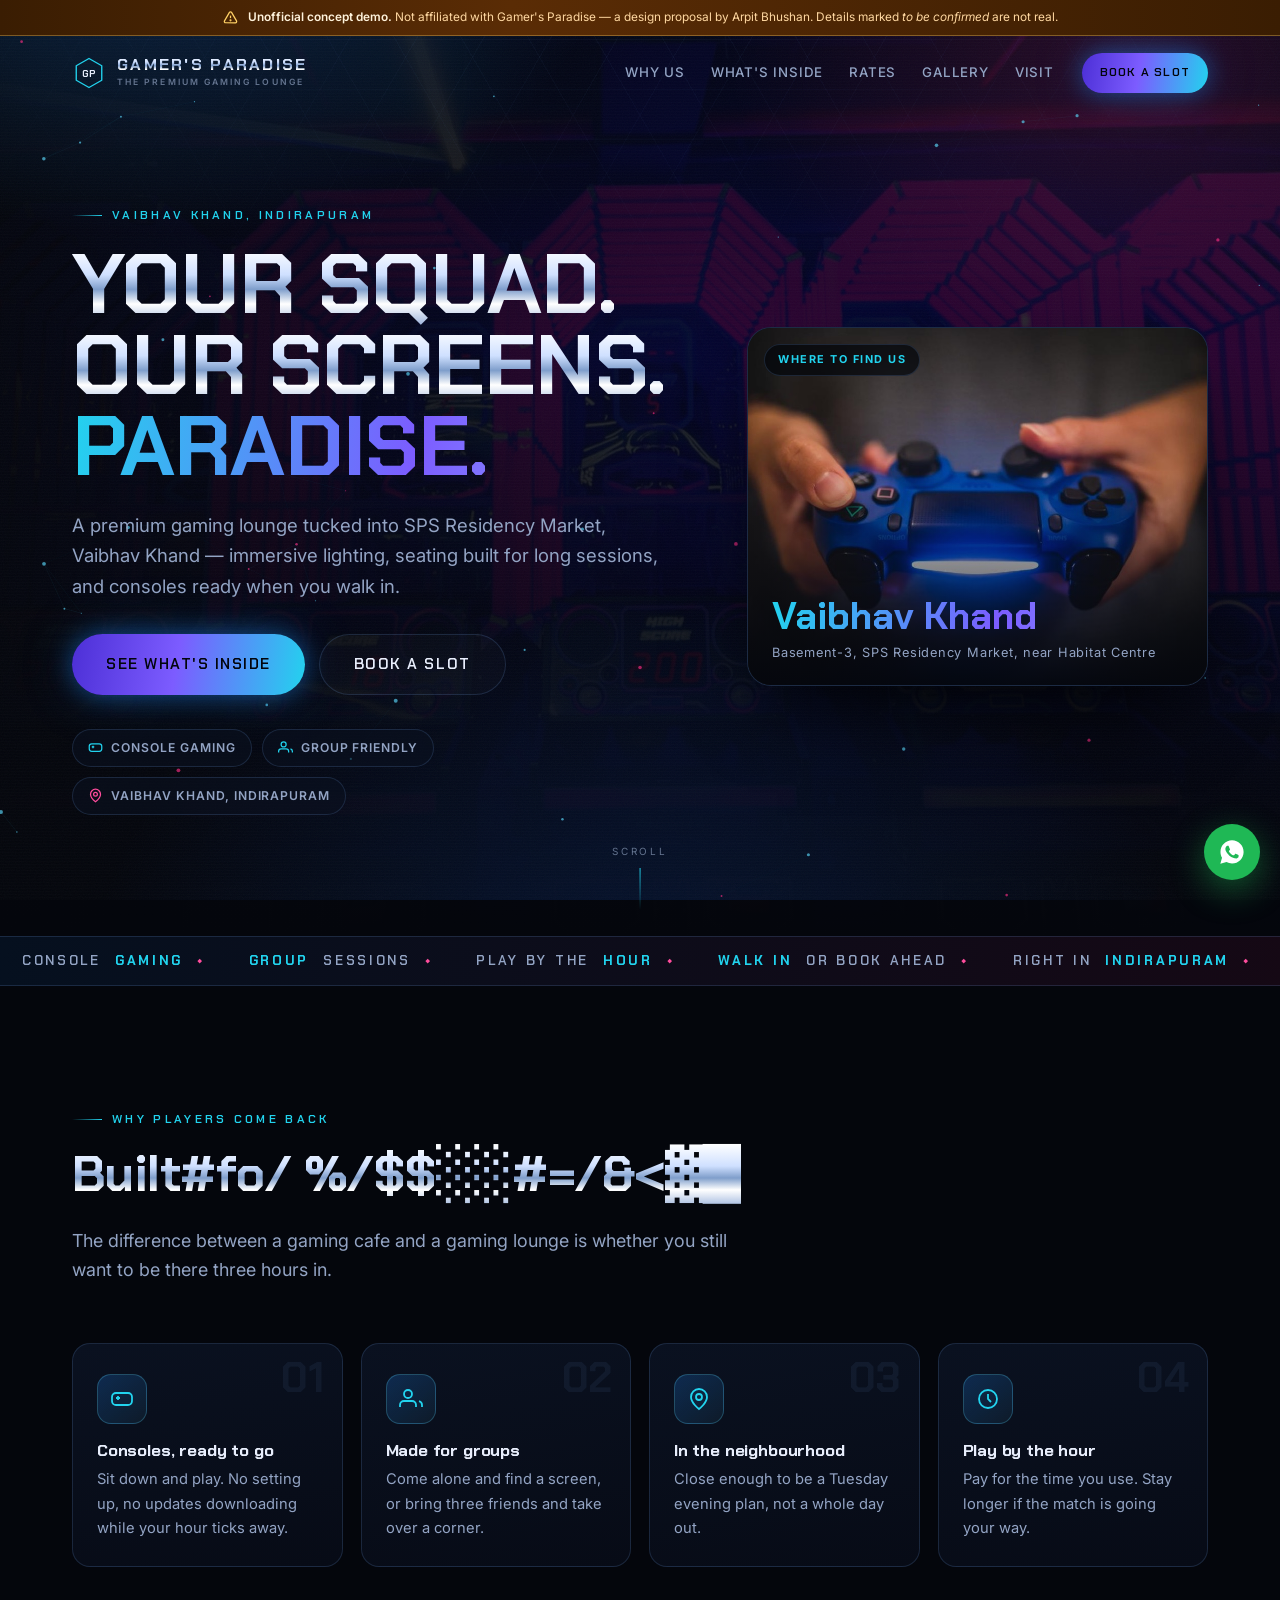
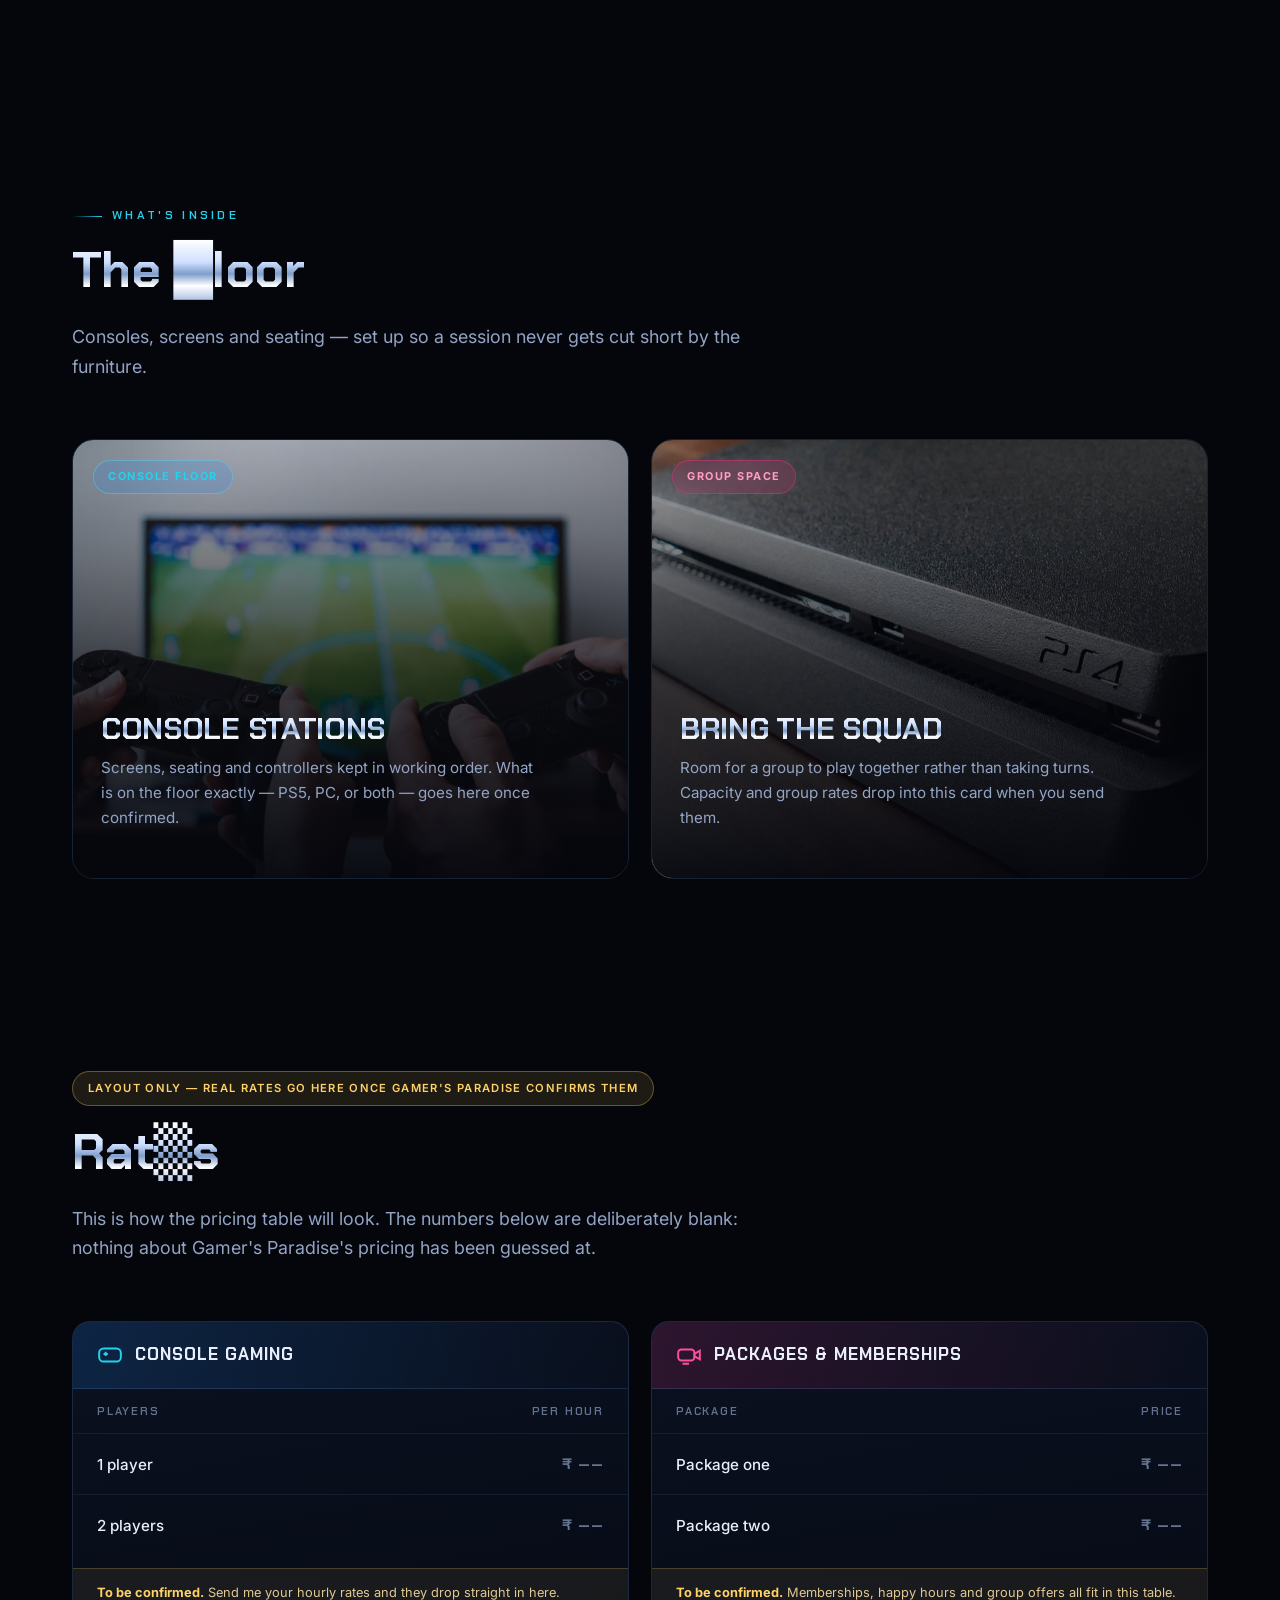
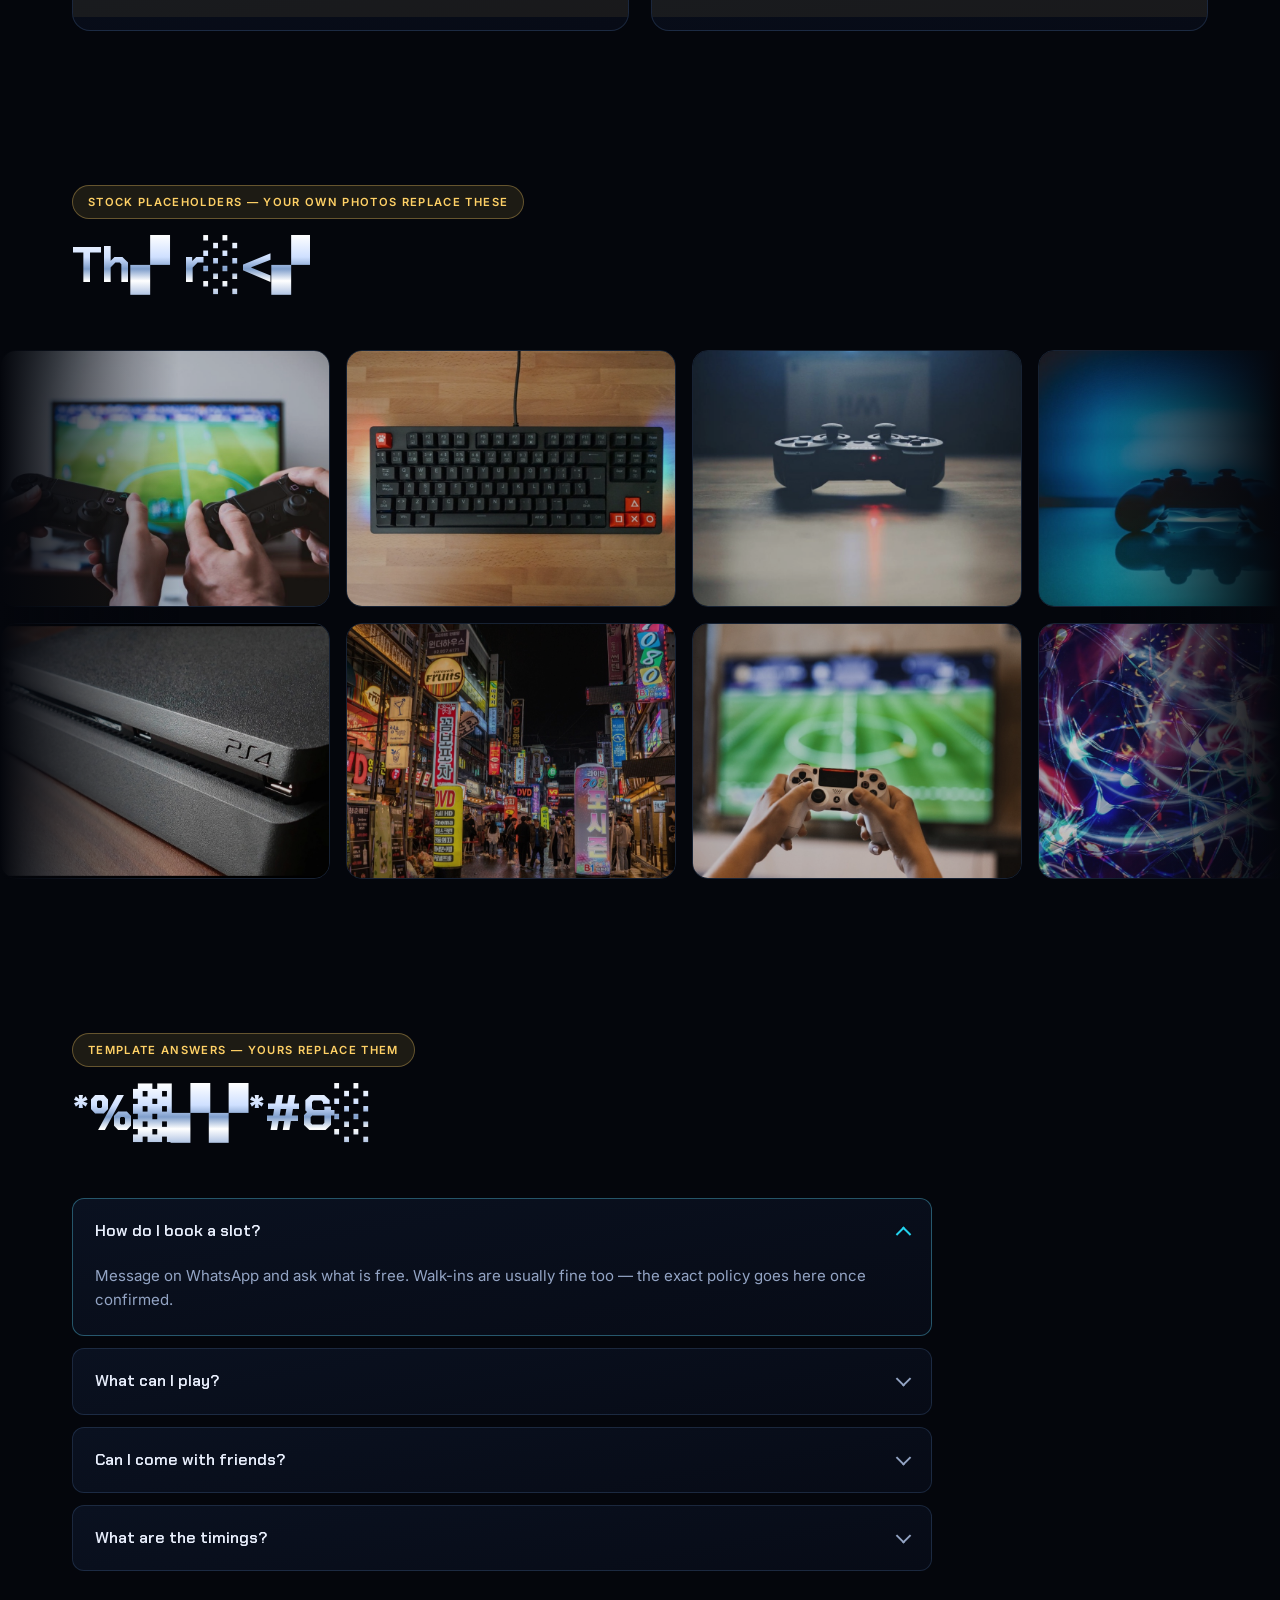
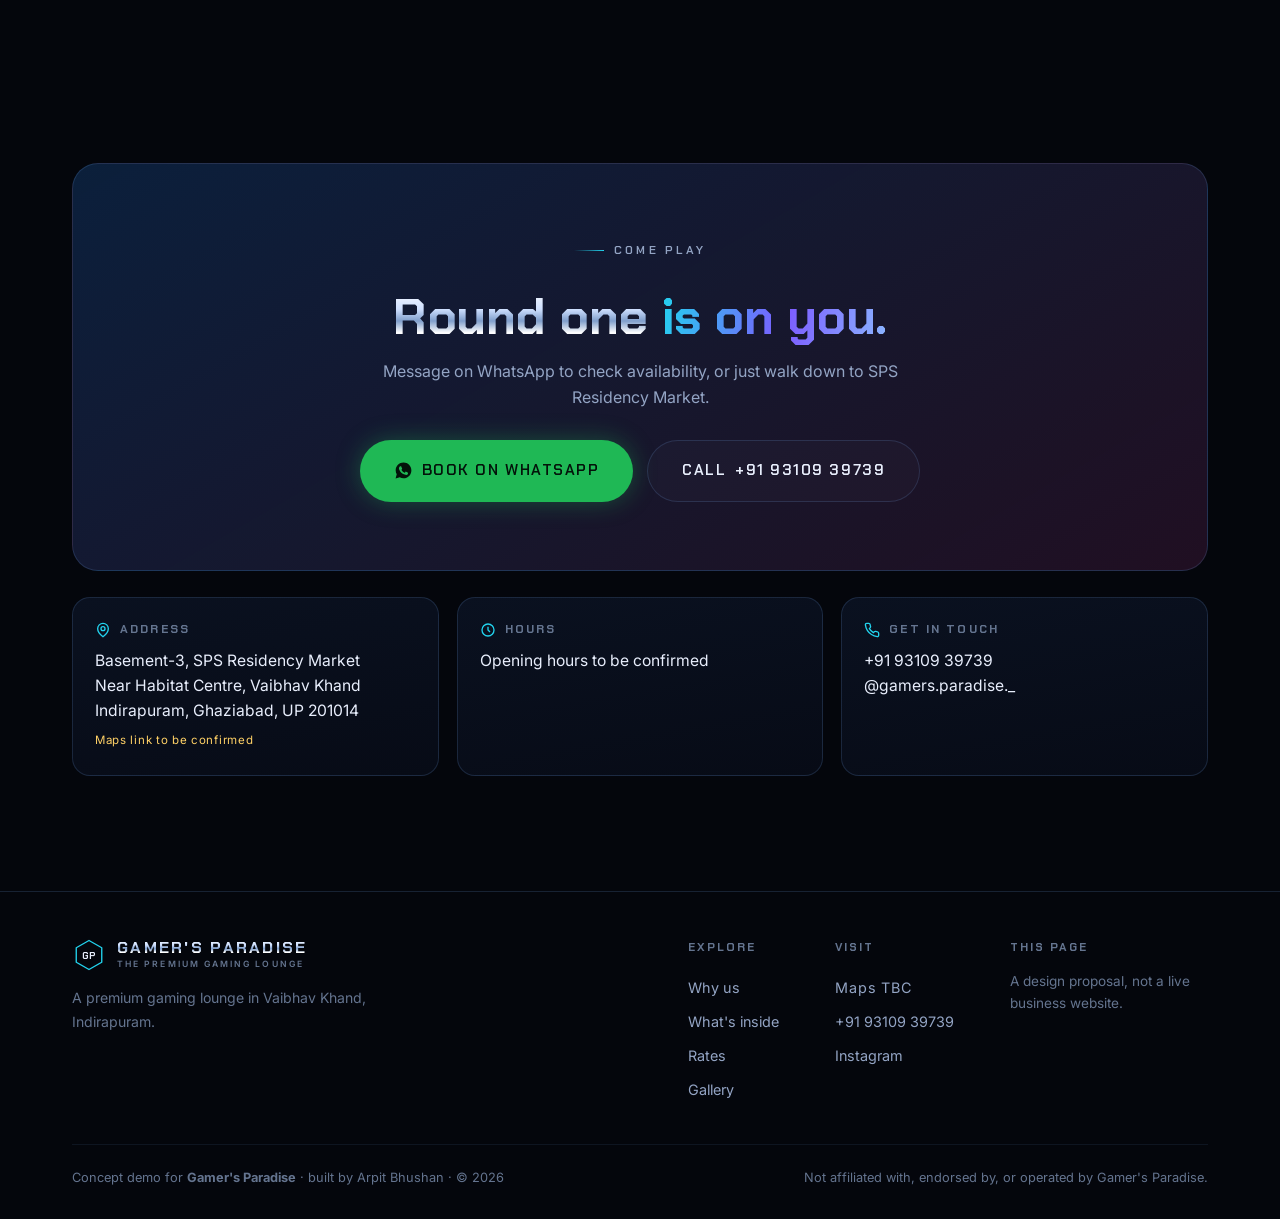
==== commit e37d4812: "Optimise for phones Measured against a 380px viewport rather than assumed:  - Disclaimer bar height " ====
--- a/gamers-paradise/index.html
+++ b/gamers-paradise/index.html
@@ -19,7 +19,7 @@
 <!-- ======================= Demo disclosure ======================= -->
 <div class="demo-bar" role="note">
   <svg viewBox="0 0 24 24" fill="none" stroke="currentColor" stroke-width="2" aria-hidden="true"><path d="M12 9v4"/><circle cx="12" cy="16.5" r=".7" fill="currentColor"/><path d="M10.3 3.9 2.4 17.4A2 2 0 0 0 4.1 20.4h15.8a2 2 0 0 0 1.7-3L13.7 3.9a2 2 0 0 0-3.4 0Z"/></svg>
-  <span><b>Unofficial concept demo.</b> Not affiliated with Gamer's Paradise — a design proposal by Arpit Bhushan. Details marked <i>to be confirmed</i> are not real.</span>
+  <span><b>Unofficial concept demo.</b> Not affiliated with Gamer's Paradise<span class="demo-bar__more"> — a design proposal by Arpit Bhushan. Details marked <i>to be confirmed</i> are not real.</span></span>
 </div>
 
 <div class="preloader" role="status" aria-label="Loading">
--- a/gamers-paradise/assets/style.css
+++ b/gamers-paradise/assets/style.css
@@ -960,12 +960,12 @@
 .demo-bar b{ color:#fff3dc; font-weight:600; }
 .demo-bar a{ color:var(--gold); text-decoration:underline; text-underline-offset:2px; }
 
-body.has-demo-bar .nav{ top:36px; }
-body.has-demo-bar{ padding-top:36px; }
+/* --bar-h is measured in app.js; 36px is only the pre-script fallback. */
+body.has-demo-bar .nav{ top:var(--bar-h,36px); }
+body.has-demo-bar{ padding-top:var(--bar-h,36px); }
 @media (max-width:700px){
-  .demo-bar{ font-size:.68rem; padding-block:7px; }
-  body.has-demo-bar .nav{ top:48px; }
-  body.has-demo-bar{ padding-top:48px; }
+  .demo-bar{ font-size:.7rem; padding-block:8px; text-align:left; gap:8px; }
+  .demo-bar__more{ display:none; }   /* phones get the short sentence */
 }
 
 /* Rate cards with no confirmed number yet ---------------------------------- */
@@ -1006,3 +1006,77 @@
   font-size:.76rem; font-weight:600; letter-spacing:.14em; text-transform:uppercase; color:var(--cyan);
 }
 @media (max-width:900px){ .hub{ grid-template-columns:1fr; } }
+
+
+/* ==========================================================================
+   Phones — measured against a 380px viewport, not guessed at
+   ========================================================================== */
+@media (max-width:620px){
+  /* Nav: the business name is long, and it shares the row with the burger. */
+  .nav__inner{ height:62px; gap:12px; }
+  .nav__logo svg{ width:29px; height:29px; }
+  .nav__logo b{ font-size:.86rem; letter-spacing:.1em; }
+  .nav__logo span span{ font-size:.5rem; letter-spacing:.18em; }
+  .burger{ width:40px; height:40px; margin-right:-8px; }
+
+  .mobile-menu{ inset:calc(var(--bar-h,36px) + 62px) 0 0; }
+  .mobile-menu a{ font-size:1.32rem; padding-block:12px; }
+
+  /* Hero: shrink the display type so the longest line still fits one row. */
+  .hero{ padding-top:26px; padding-bottom:44px; min-height:0; }
+  .hero h1{ font-size:clamp(2.05rem,9.4vw,3rem); }
+  .hero__sub{ margin-bottom:26px; }
+  .scroll-cue{ display:none; }
+
+  /* Full-width CTAs beat two ragged half-width pills on a phone. */
+  .hero__actions{ flex-direction:column; align-items:stretch; gap:10px; }
+  .hero__actions .btn,
+  .cta__btns .btn{ width:100%; }
+  .cta__btns{ flex-direction:column; align-items:stretch; }
+  .btn{ min-height:48px; }           /* comfortable tap target */
+  .btn--lg{ padding-block:15px; }
+
+  .hero__card{ max-width:none; }
+  .hero__card-body .price{ font-size:1.9rem; }
+
+  section.section{ padding-block:clamp(52px,11vw,72px); }
+  .section-head{ margin-bottom:30px; }
+
+  /* Tables: keep the number hard against the right edge and readable. */
+  .rt__head{ padding:16px 18px; }
+  .rt th, .rt td{ padding:14px 18px; }
+  .rt .val, .rate-ph{ font-size:1.12rem; }
+  .rt__note, .rt__ph-note{ padding:13px 18px; }
+
+  .rulebox, .listbox, .plan, .value, .info__card{ padding:24px 20px; }
+  .faq summary{ padding:16px 46px 16px 18px; font-size:.95rem; }
+  .faq summary::after{ right:18px; }
+  .faq .faq__a{ padding:0 18px 18px; }
+
+  .gallery figure{ width:76vw; }     /* one photo at a time reads better */
+  .gallery__row--b{ margin-top:12px; }
+
+  .footer__top{ gap:26px; }
+  .footer__cols{ gap:26px 34px; }
+  .footer__bottom{ font-size:.75rem; }
+
+  .fab{ right:14px; bottom:14px; width:52px; height:52px; }
+  .fab svg{ width:25px; height:25px; }
+}
+
+/* Touch devices: drop the effects that cost battery and buy nothing without
+   a hovering pointer. */
+@media (hover:none),(pointer:coarse){
+  #particles{ display:none; }
+  .hero__bg{ animation:none; transform:scale(1.04); }
+  .fx__hex{ animation:none; }
+  .fx__aurora{ animation:none; }
+  .value:hover::before{ animation:none; }
+  *{ -webkit-tap-highlight-color:transparent; }
+}
+
+/* Landing page, phone widths */
+@media (max-width:620px){
+  .contact a, .contact div{ padding:20px 18px; }
+  .how li{ font-size:.93rem; }
+}
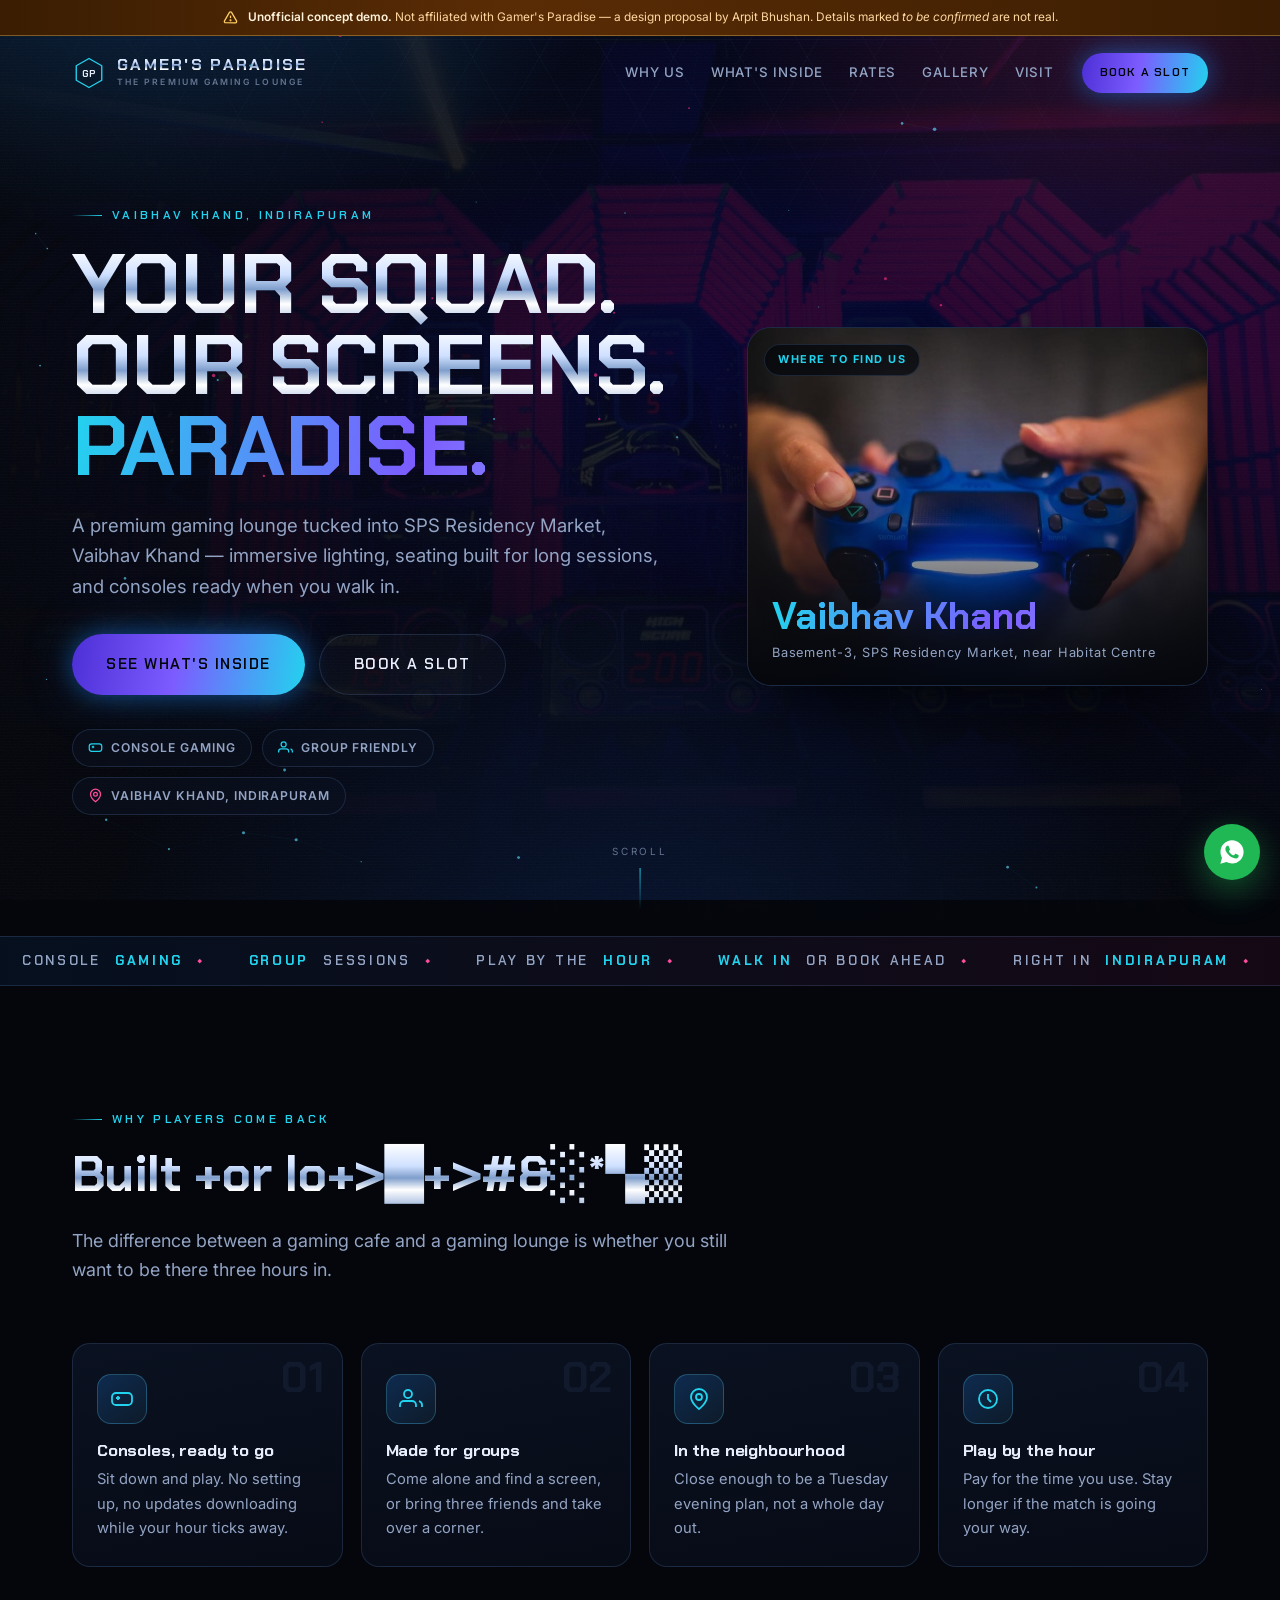
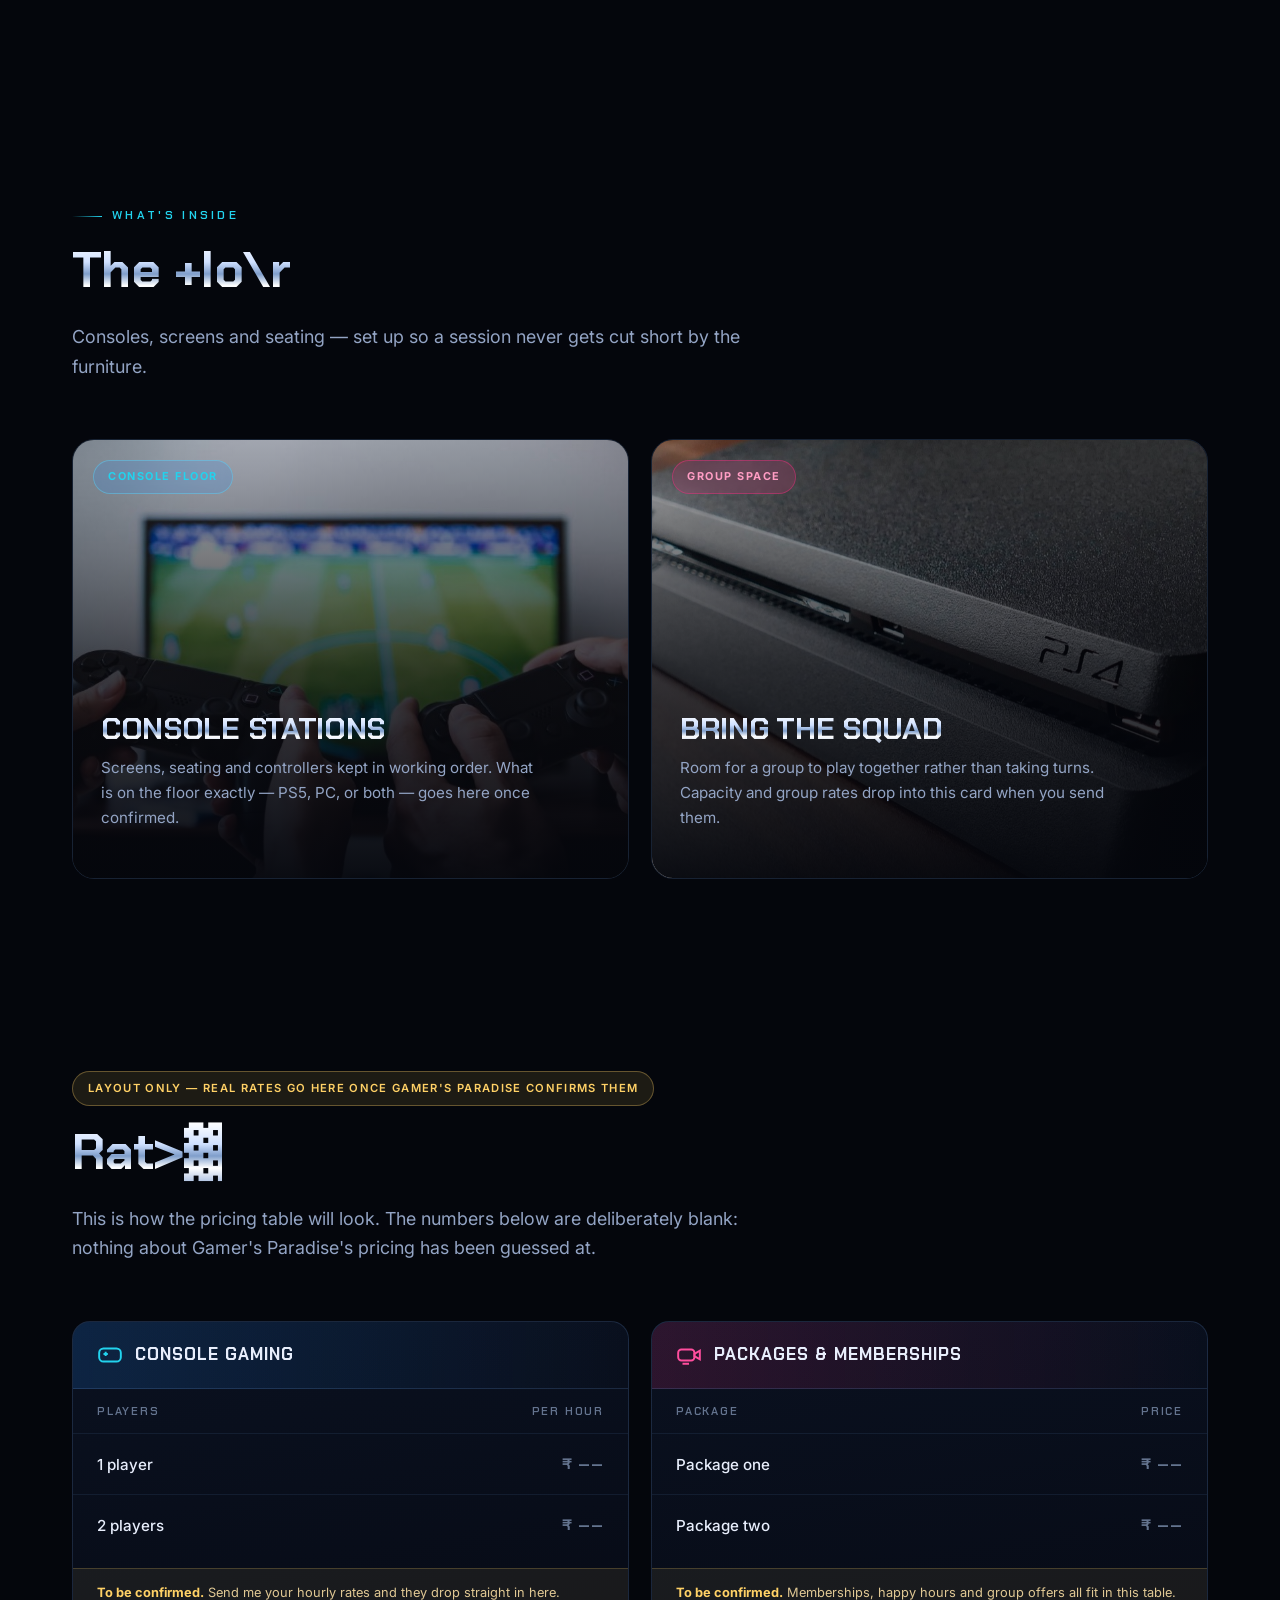
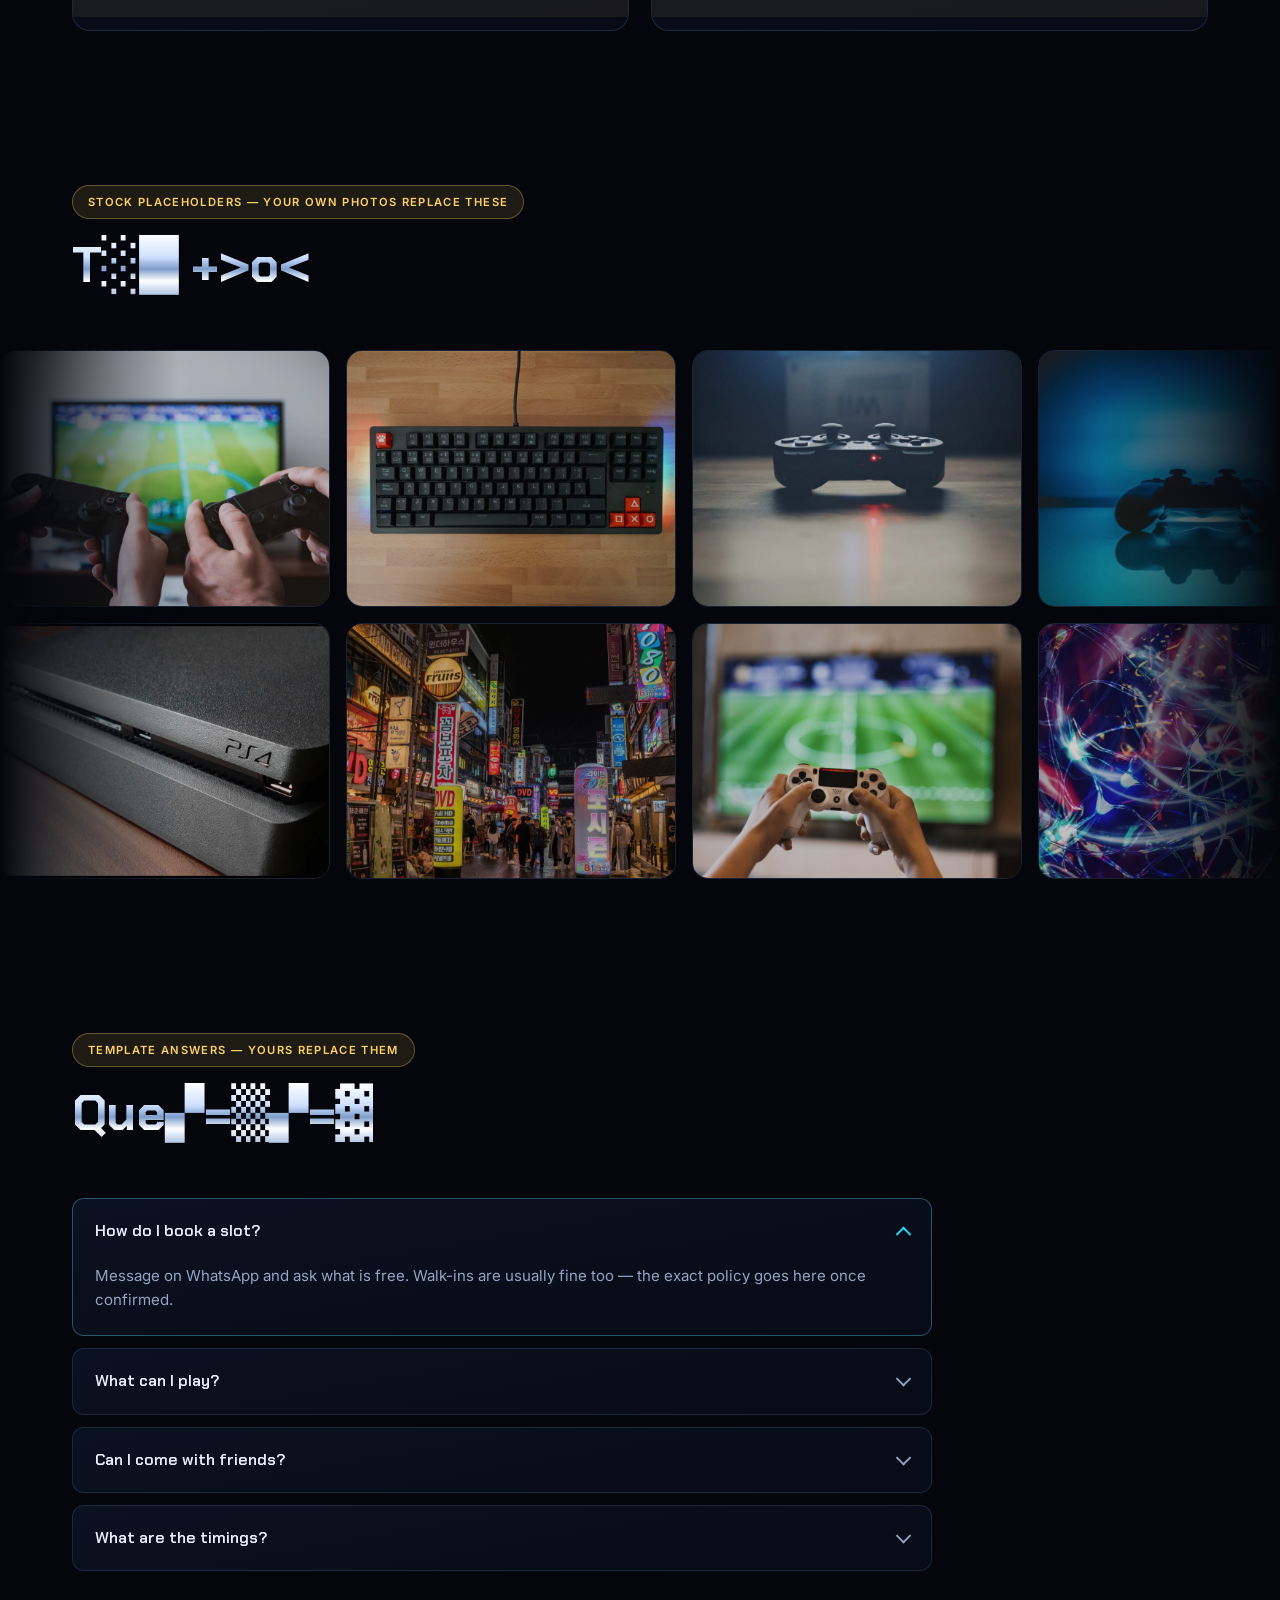
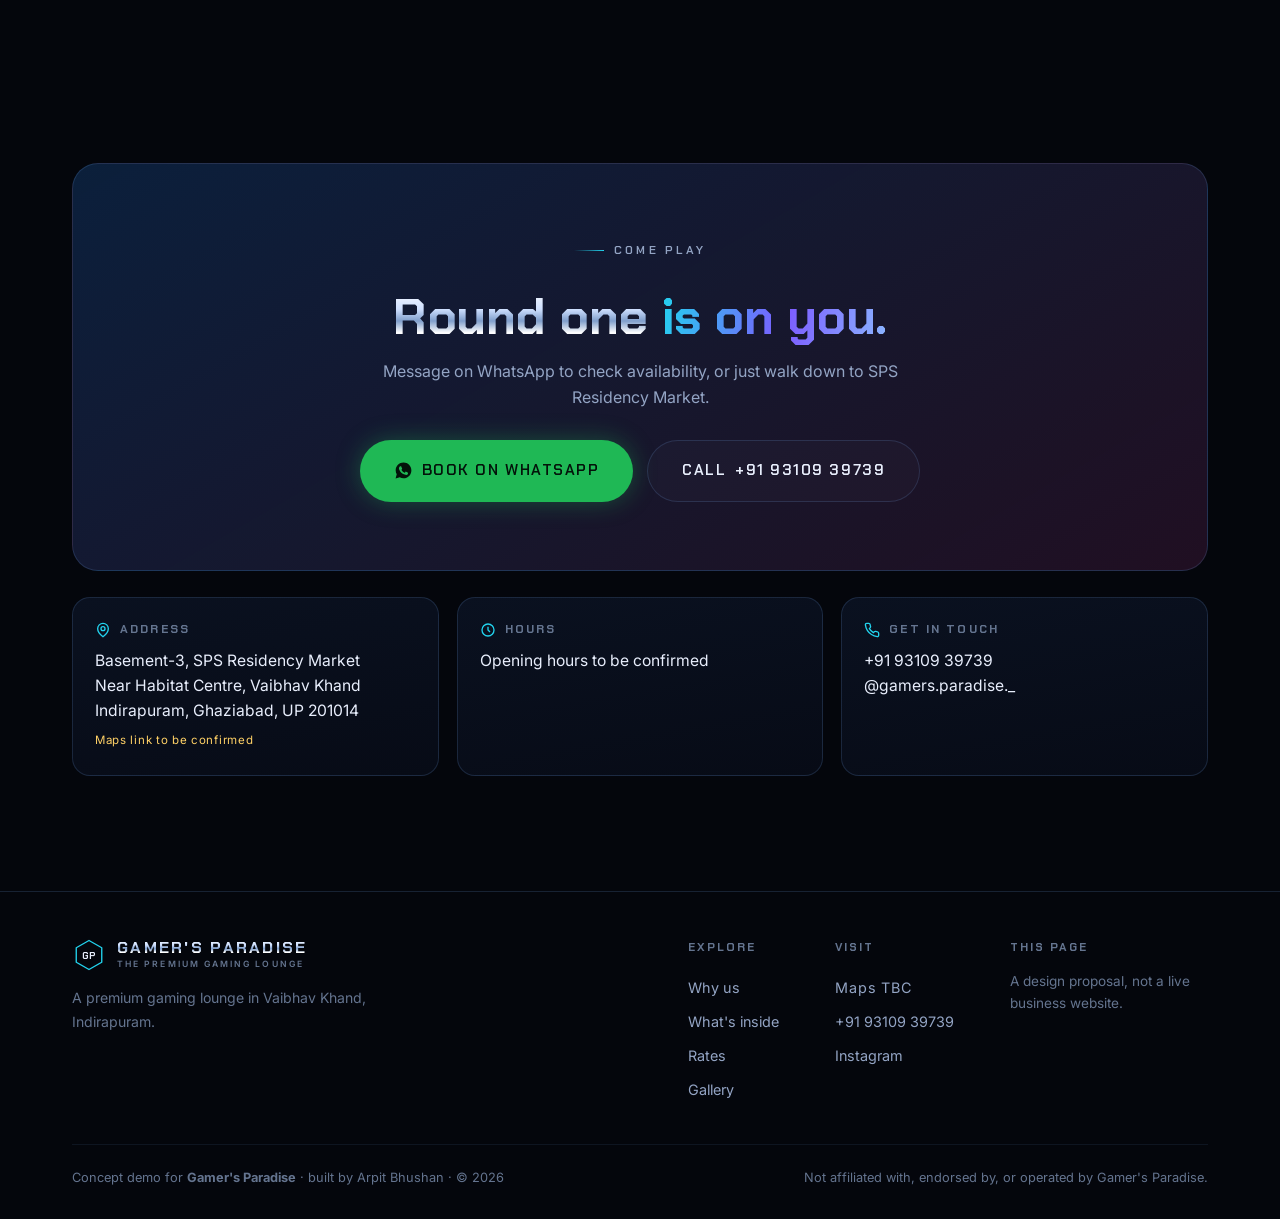
==== commit a624ef8e: "Stamp assets with a content hash GitHub Pages serves assets with a long max-age, so a returning visi" ====
--- a/gamers-paradise/index.html
+++ b/gamers-paradise/index.html
@@ -11,7 +11,7 @@
 <link rel="preconnect" href="https://fonts.googleapis.com">
 <link rel="preconnect" href="https://fonts.gstatic.com" crossorigin>
 <link href="https://fonts.googleapis.com/css2?family=Chakra+Petch:wght@500;600;700&family=Inter:wght@400;500;600&display=swap" rel="stylesheet">
-<link rel="stylesheet" href="assets/style.css">
+<link rel="stylesheet" href="assets/style.css?v=b95bdb47">
 <style>:root{--blue:#7c5cff;--blue-deep:#4c2fd6;--cyan:#22d3ee;--magenta:#ff4d9d;--magenta-deep:#c2185b;}</style>
 </head>
 <body class="has-demo-bar">
@@ -300,6 +300,6 @@
   "hours": null,
   "email": null
 };</script>
-<script src="assets/app.js"></script>
+<script src="assets/app.js?v=b95bdb47"></script>
 </body>
 </html>
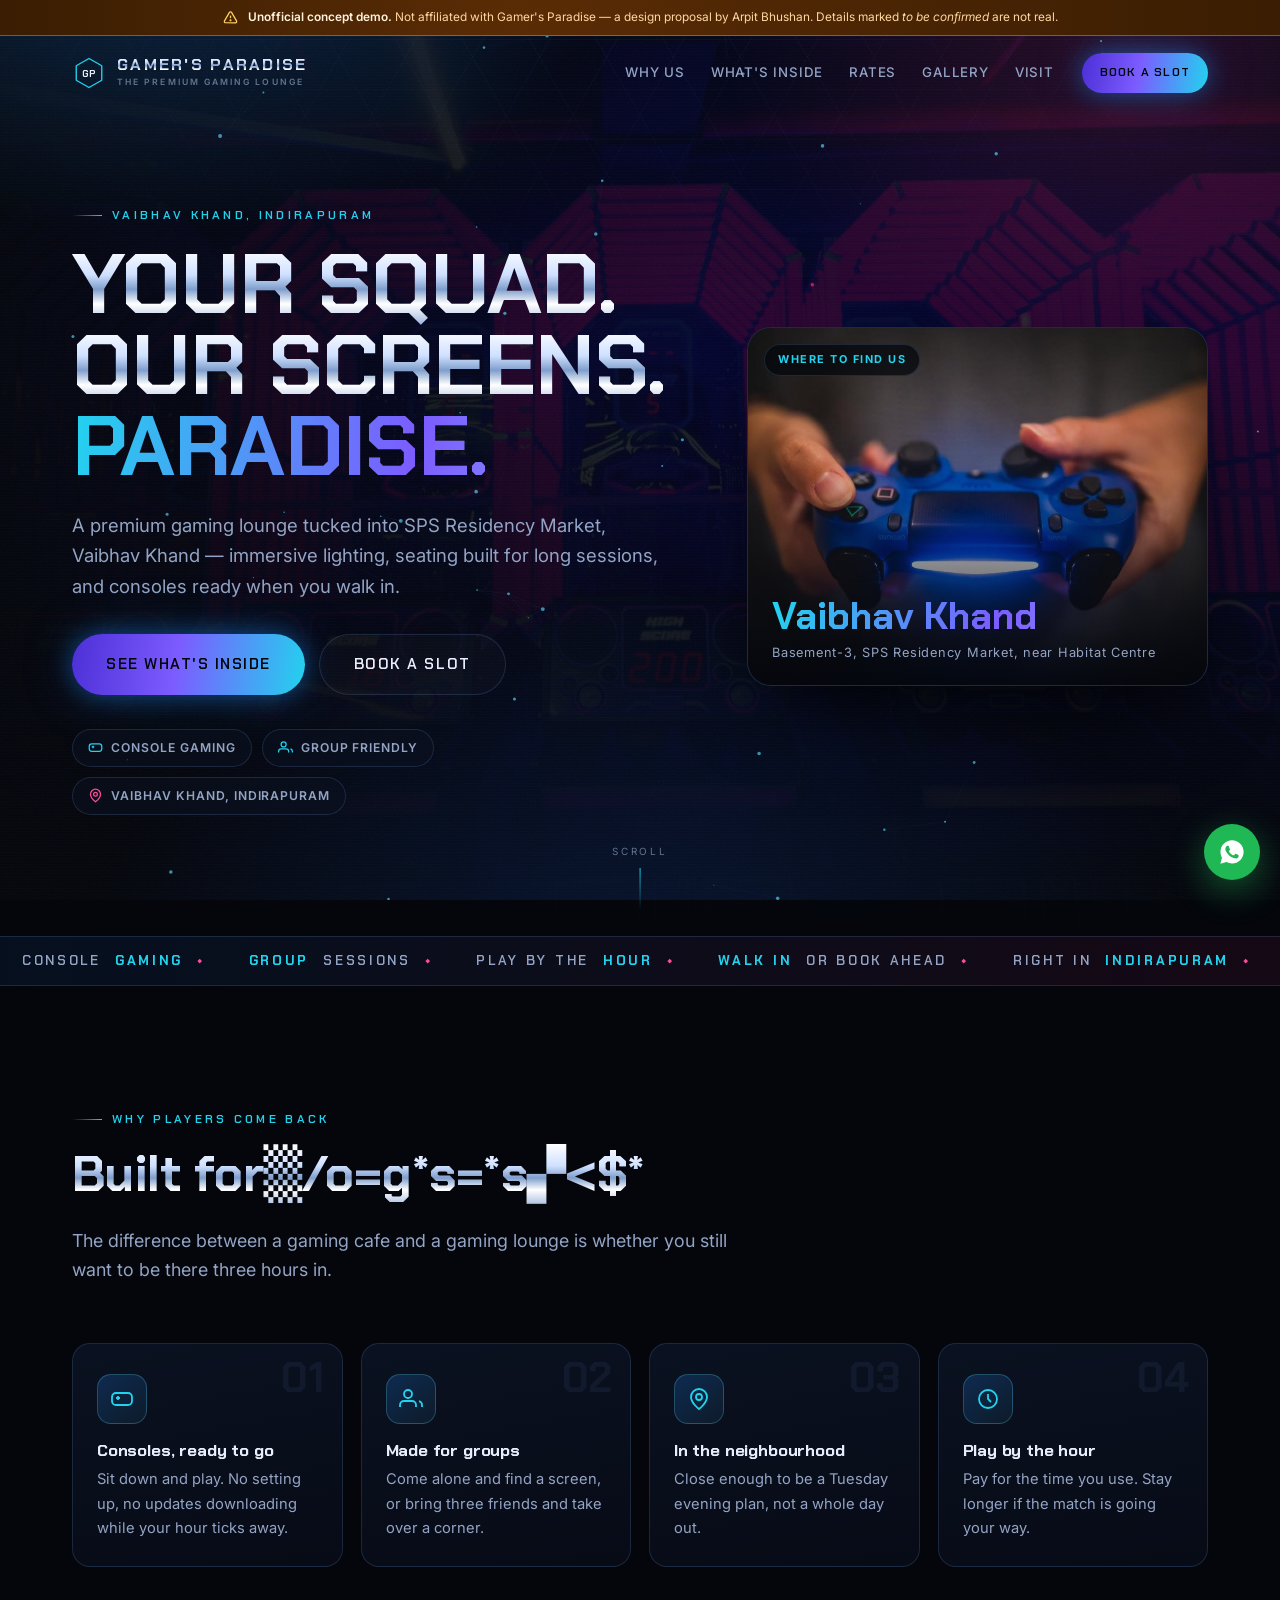
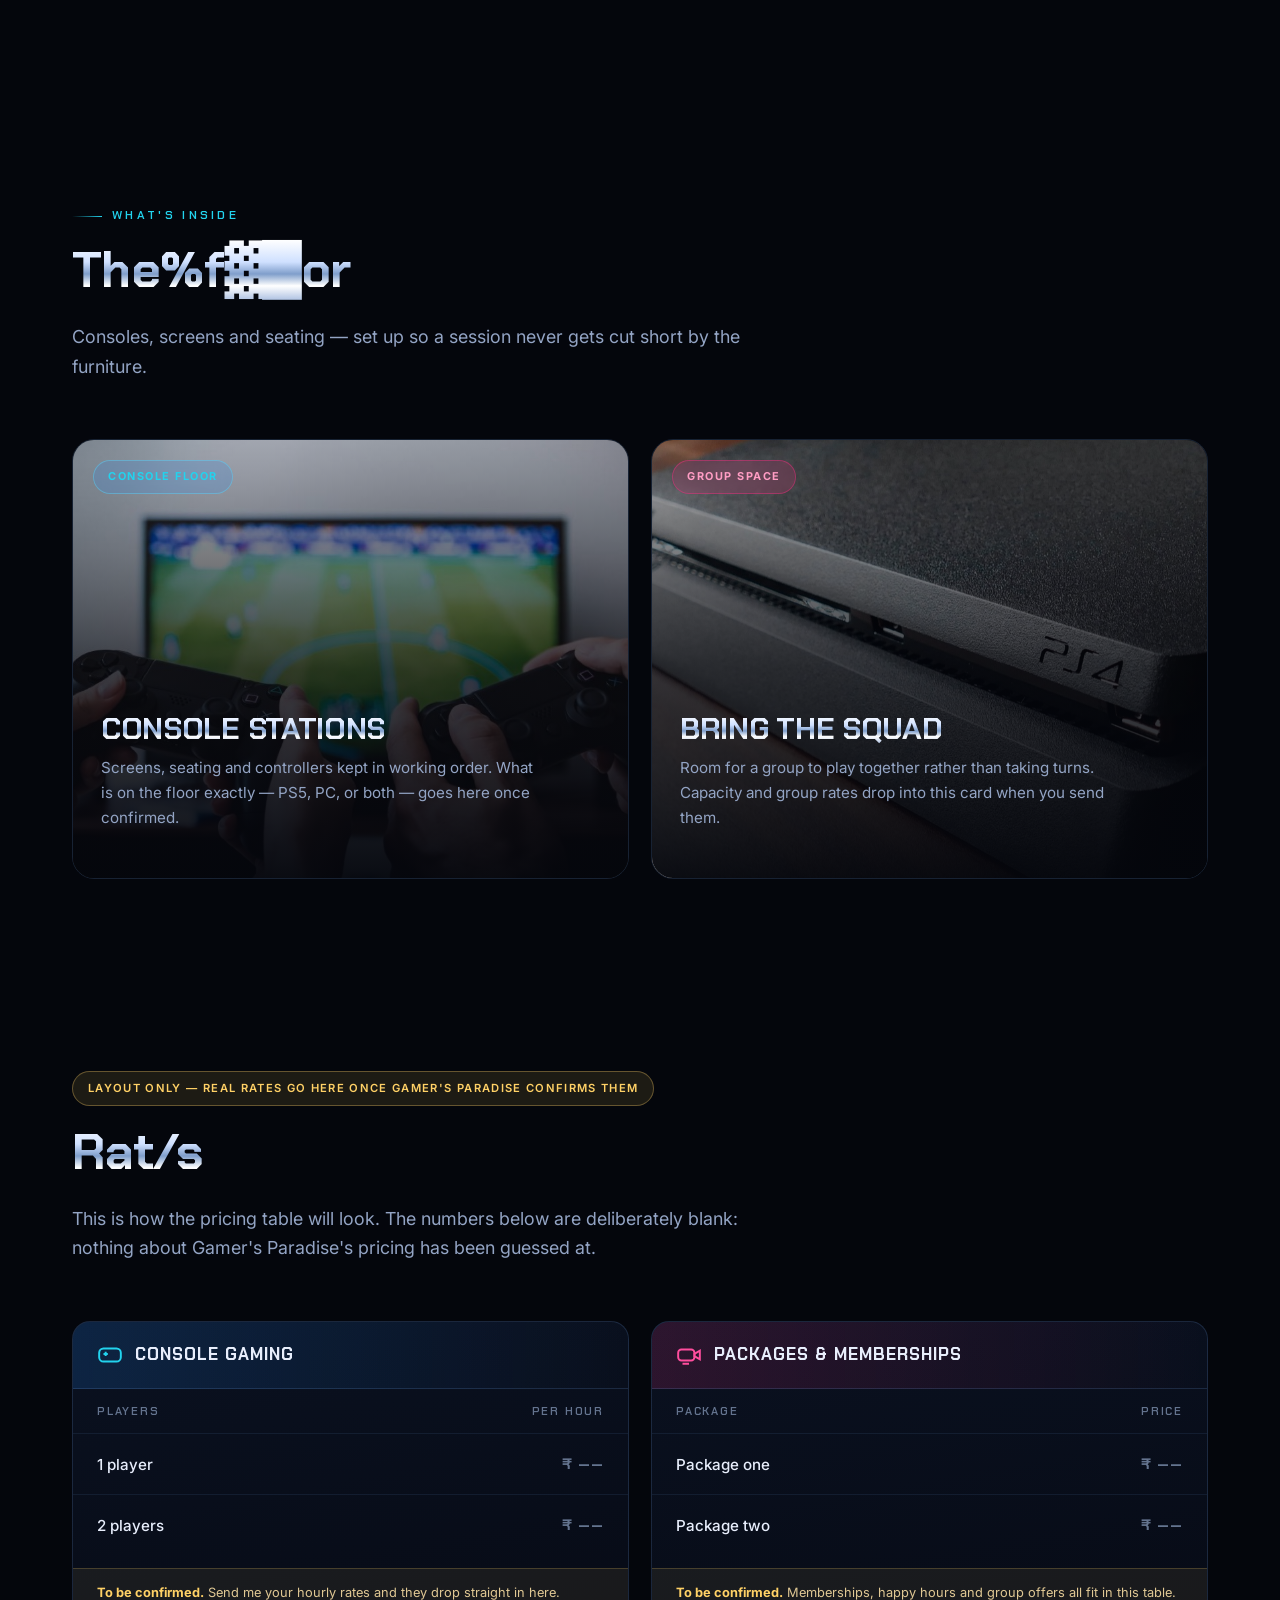
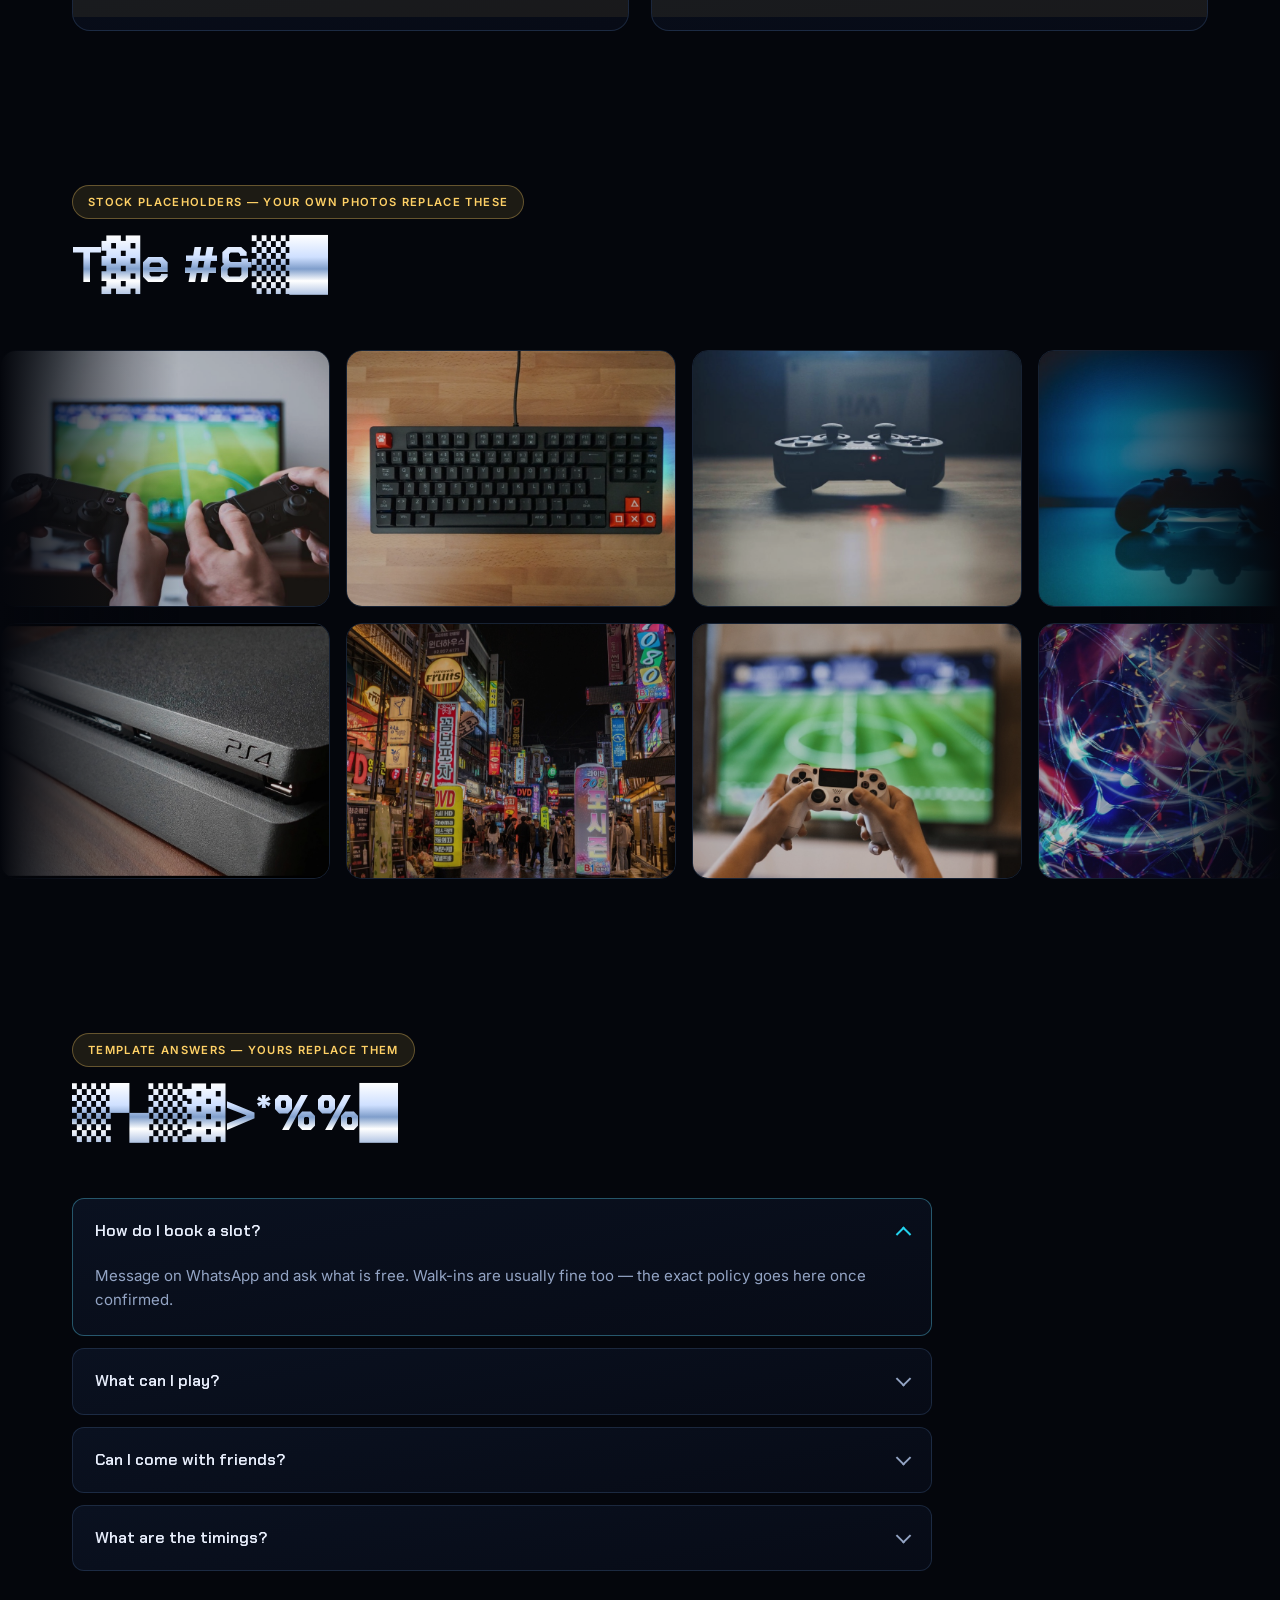
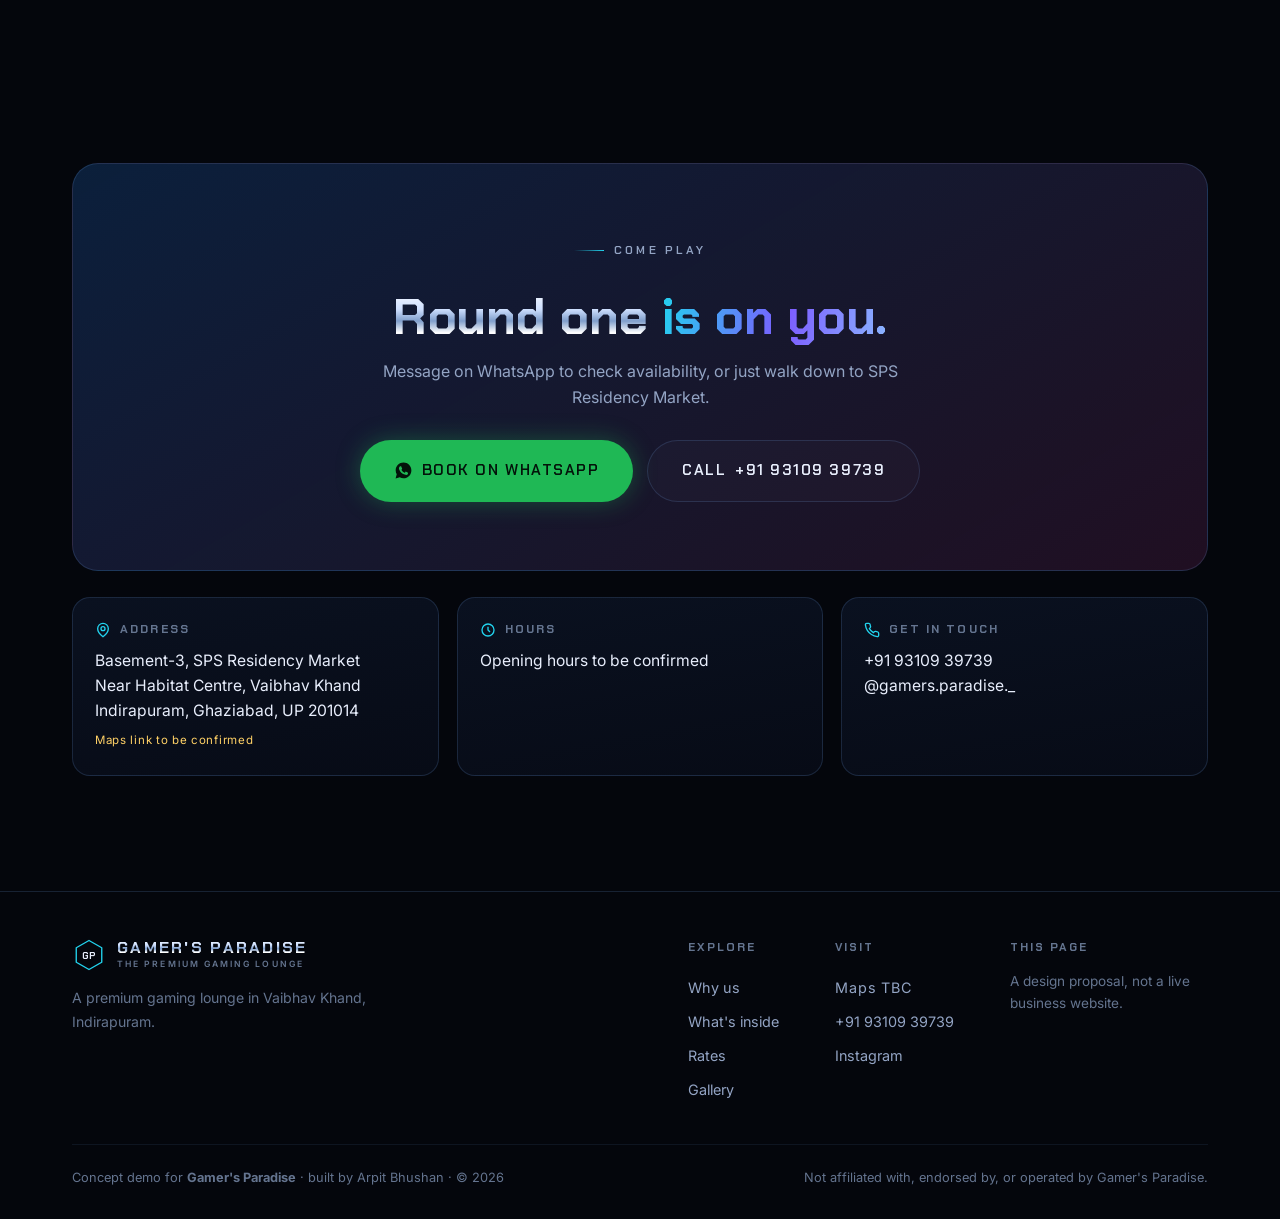
==== commit c4016080: "Clear the fixed nav in the phone hero The phone rules cut the hero's top padding to 26px, but the na" ====
--- a/gamers-paradise/index.html
+++ b/gamers-paradise/index.html
@@ -11,7 +11,7 @@
 <link rel="preconnect" href="https://fonts.googleapis.com">
 <link rel="preconnect" href="https://fonts.gstatic.com" crossorigin>
 <link href="https://fonts.googleapis.com/css2?family=Chakra+Petch:wght@500;600;700&family=Inter:wght@400;500;600&display=swap" rel="stylesheet">
-<link rel="stylesheet" href="assets/style.css?v=b95bdb47">
+<link rel="stylesheet" href="assets/style.css?v=7e76a8b3">
 <style>:root{--blue:#7c5cff;--blue-deep:#4c2fd6;--cyan:#22d3ee;--magenta:#ff4d9d;--magenta-deep:#c2185b;}</style>
 </head>
 <body class="has-demo-bar">
@@ -300,6 +300,6 @@
   "hours": null,
   "email": null
 };</script>
-<script src="assets/app.js?v=b95bdb47"></script>
+<script src="assets/app.js?v=7e76a8b3"></script>
 </body>
 </html>
--- a/gamers-paradise/assets/style.css
+++ b/gamers-paradise/assets/style.css
@@ -1023,7 +1023,9 @@
   .mobile-menu a{ font-size:1.32rem; padding-block:12px; }
 
   /* Hero: shrink the display type so the longest line still fits one row. */
-  .hero{ padding-top:26px; padding-bottom:44px; min-height:0; }
+  /* The nav is fixed, so it takes no flow space: the hero must clear its
+     62px itself. The body already carries the bar's height. */
+  .hero{ padding-top:88px; padding-bottom:44px; min-height:0; }
   .hero h1{ font-size:clamp(2.05rem,9.4vw,3rem); }
   .hero__sub{ margin-bottom:26px; }
   .scroll-cue{ display:none; }
